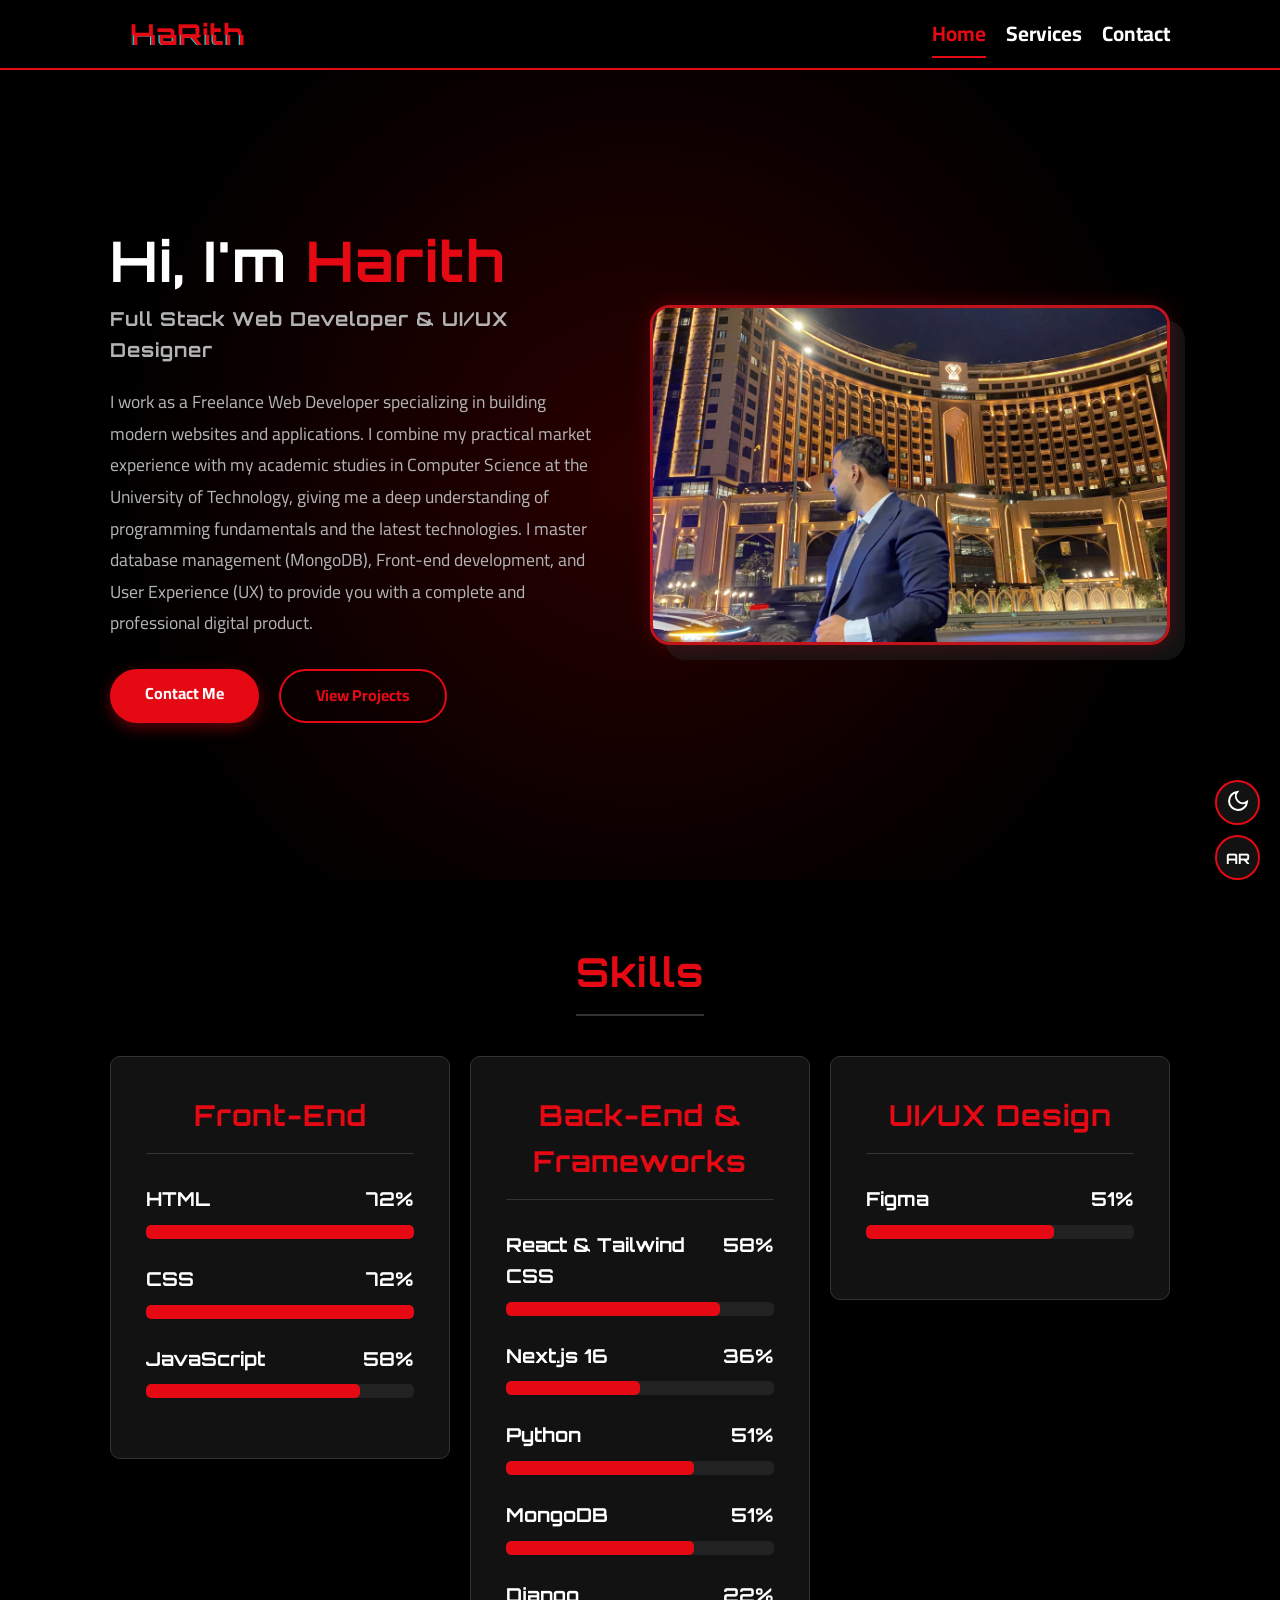
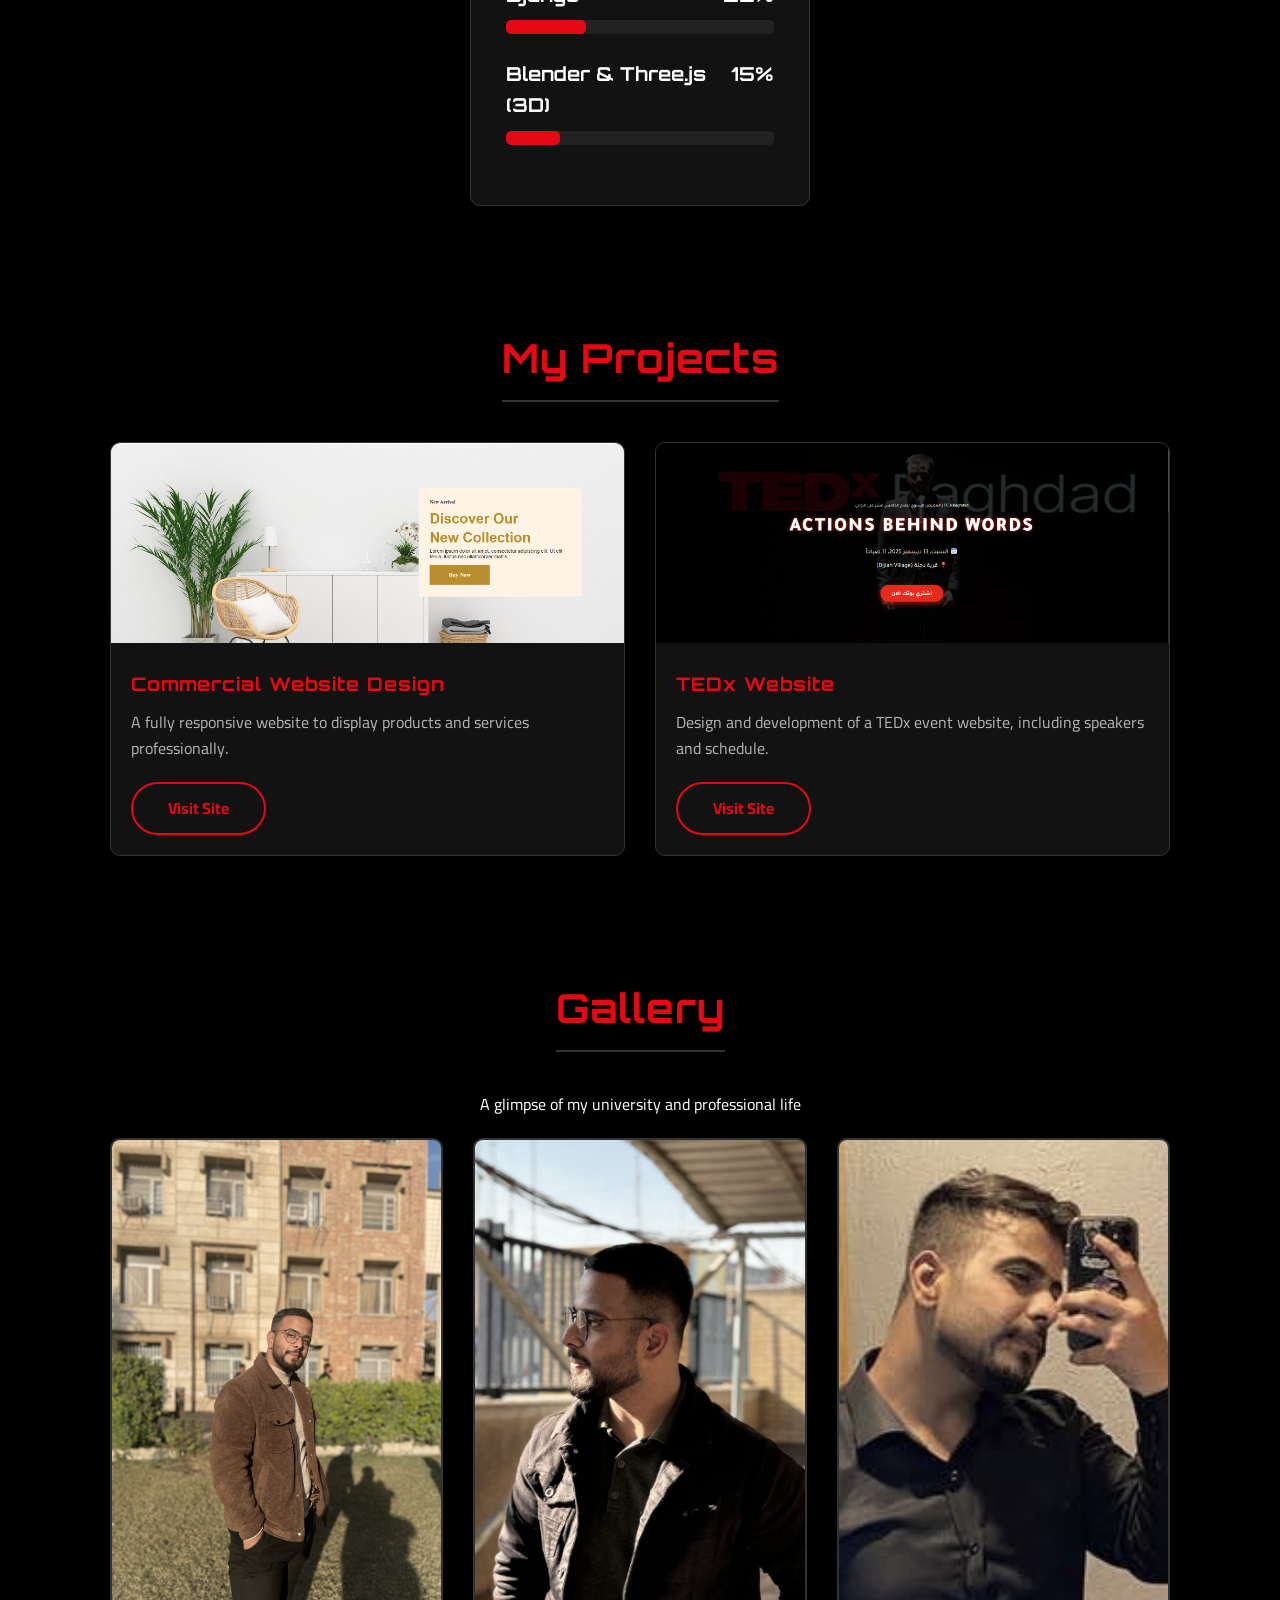
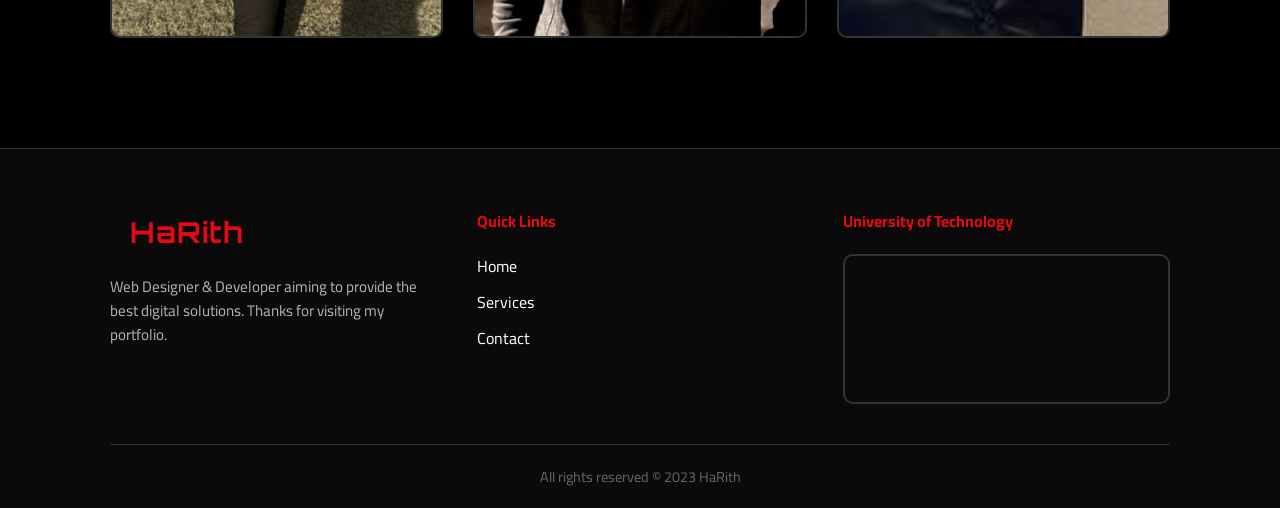
==== index.html @ 4b6f9972 "Update navbar layout and theme settings" ====
<!DOCTYPE html>
<html lang="en" dir="ltr">
<head>
    <meta charset="UTF-8">
    <meta name="viewport" content="width=device-width, initial-scale=1.0">
    <title>HaRith | Portfolio</title>
    
    <!-- SEO & Meta Tags -->
    <meta name="description" content="HaRith - Full Stack Web Developer & UI/UX Designer. Professional web development services, custom websites, and modern designs.">
    <meta name="keywords" content="Web Developer, UI/UX, Portfolio, HTML, CSS, JavaScript, React, MongoDB, Iraq, Developer">
    <meta name="author" content="HaRith">
    
    <!-- Open Graph (للمشاركة على فيسبوك، ديسكورد، تويتر) -->
    <meta property="og:title" content="HaRith | Web Developer Portfolio">
    <meta property="og:description" content="Professional Web Developer & UI Designer. Check out my projects and services.">
    <meta property="og:image" content="https://harith.blog/images/photo_2025-10-18_04-40-05.jpg">
    <meta property="og:url" content="https://harith.blog/">
    <meta property="og:type" content="website">

    <link rel="stylesheet" href="style.css">
    <!-- أيقونة الموقع (Favicon) -->
    <link rel="icon" type="image/svg+xml" href="favicon.svg">
    <!-- خطوط عربية وانجليزية من جوجل -->
    <link href="https://fonts.googleapis.com/css2?family=Cairo:wght@300;400;700&family=Orbitron:wght@500;700&display=swap" rel="stylesheet">
</head>
<body>

    <!-- شريط التنقل -->
    <nav class="navbar">
        <div class="container">
            <a href="/" class="logo glitch" data-text="HaRith">HaRith</a>
            <ul class="nav-menu">
                <li><a href="/" class="active" data-i18n="nav_home">Home</a></li>
                <li><a href="services" data-i18n="nav_services">Services</a></li>
                <li><a href="contact" data-i18n="nav_contact">Contact</a></li>
            </ul>
        </div>
    </nav>

    <!-- قسم الهيرو (المقدمة) -->
    <header class="hero">
        <div class="container">
            <div class="hero-wrapper">
                <div class="hero-text hidden">
                    <h1 data-i18n="hero_title">Hi, I'm <span class="highlight">Harith</span></h1>
                    <h3 class="job-title">Full Stack Web Developer & UI/UX Designer</h3>
                    <p class="description" data-i18n="hero_desc">
                        I work as a Freelance Web Developer specializing in building modern websites and applications.
                        I combine my practical market experience with my academic studies in Computer Science at the University of Technology, giving me a deep understanding of programming fundamentals and the latest technologies.
                        I master database management (MongoDB), Front-end development, and User Experience (UX) to provide you with a complete and professional digital product.
                    </p>
                    <div class="hero-actions">
                        <a href="contact" class="btn" data-i18n="btn_contact">Contact Me</a>
                        <a href="#projects" class="btn-outline" data-i18n="btn_projects">View Projects</a>
                    </div>
                </div>
                <div class="hero-image hidden">
                    <div class="img-box">
                        <!-- ضع صورتك هنا -->
                        <img src="images/photo_2025-10-18_04-40-05.jpg" alt="صورة حارث">
                    </div>
                </div>
            </div>
        </div>
    </header>

    <!-- قسم المهارات -->
    <section class="skills-section hidden">
        <div class="container">
            <h2 class="section-title" data-i18n="skills_title">Skills</h2>
            <div class="skills-grid">
                <div class="skill-card">
                    <h3>Front-End</h3>
                    <div class="skill-list">
                        <div class="skill-item" data-target="100">
                            <div class="skill-info"><span class="skill-name">HTML</span><span class="skill-percent">0%</span></div>
                            <div class="progress-bar"><div class="fill"></div></div>
                        </div>
                        <div class="skill-item" data-target="100">
                            <div class="skill-info"><span class="skill-name">CSS</span><span class="skill-percent">0%</span></div>
                            <div class="progress-bar"><div class="fill"></div></div>
                        </div>
                        <div class="skill-item" data-target="80">
                            <div class="skill-info"><span class="skill-name">JavaScript</span><span class="skill-percent">0%</span></div>
                            <div class="progress-bar"><div class="fill"></div></div>
                        </div>
                    </div>
                </div>

                <div class="skill-card">
                    <h3>Back-End & Frameworks</h3>
                    <div class="skill-list">
                        <div class="skill-item" data-target="80">
                            <div class="skill-info"><span class="skill-name">React & Tailwind CSS</span><span class="skill-percent">0%</span></div>
                            <div class="progress-bar"><div class="fill"></div></div>
                        </div>
                        <div class="skill-item" data-target="50">
                            <div class="skill-info"><span class="skill-name">Next.js 16</span><span class="skill-percent">0%</span></div>
                            <div class="progress-bar"><div class="fill"></div></div>
                        </div>
                        <div class="skill-item" data-target="70">
                            <div class="skill-info"><span class="skill-name">Python</span><span class="skill-percent">0%</span></div>
                            <div class="progress-bar"><div class="fill"></div></div>
                        </div>
                        <div class="skill-item" data-target="70">
                            <div class="skill-info"><span class="skill-name">MongoDB</span><span class="skill-percent">0%</span></div>
                            <div class="progress-bar"><div class="fill"></div></div>
                        </div>
                        <div class="skill-item" data-target="30">
                            <div class="skill-info"><span class="skill-name">Django</span><span class="skill-percent">0%</span></div>
                            <div class="progress-bar"><div class="fill"></div></div>
                        </div>
                        <div class="skill-item" data-target="20">
                            <div class="skill-info"><span class="skill-name">Blender & Three.js (3D)</span><span class="skill-percent">0%</span></div>
                            <div class="progress-bar"><div class="fill"></div></div>
                        </div>
                    </div>
                </div>

                <div class="skill-card">
                    <h3>UI/UX Design</h3>
                    <div class="skill-list">
                        <div class="skill-item" data-target="70">
                            <div class="skill-info"><span class="skill-name">Figma</span><span class="skill-percent">0%</span></div>
                            <div class="progress-bar"><div class="fill"></div></div>
                        </div>
                    </div>
                </div>
            </div>
        </div>
    </section>

    <!-- قسم المشاريع -->
    <section class="projects-section hidden" id="projects">
        <div class="container">
            <h2 class="section-title" data-i18n="projects_title">My Projects</h2>
            <div class="grid-container">
                <!-- مشروع 1 -->
                <div class="card project-card">
                    <div class="card-img-holder">
                        <!-- ضع صورة مشروعك هنا -->
                        <img src="images/Screenshot 2026-01-09 215046.png" alt="موقع تجاري">
                    </div>
                    <div class="card-content">
                        <h3 data-i18n="proj_1_title">Commercial Website Design</h3>
                        <p data-i18n="proj_1_desc">A fully responsive website to display products and services professionally.</p>
                        <a href="https://itsharith.github.io/website_store/" class="btn-outline" target="_blank" data-i18n="btn_visit">Visit Site</a>
                    </div>
                </div>
                <!-- مشروع 2 -->
                <div class="card project-card">
                    <div class="card-img-holder">
                        <img src="images/Screenshot 2026-01-09 205644.png" alt="موقع تيدكس">
                    </div>
                    <div class="card-content">
                        <h3 data-i18n="proj_2_title">TEDx Website</h3>
                        <p data-i18n="proj_2_desc">Design and development of a TEDx event website, including speakers and schedule.</p>
                        <a href="https://itsharith.github.io/Tedx-Ui/" class="btn-outline" target="_blank" data-i18n="btn_visit">Visit Site</a>
                    </div>
                </div>
            </div>
        </div>
    </section>

    <!-- قسم الصور الخاصة (المعرض) -->
    <section class="gallery-section hidden">
        <div class="container">
            <h2 class="section-title" data-i18n="gallery_title">Gallery</h2>
            <p style="text-align: center; margin-bottom: 20px;" data-i18n="gallery_desc">A glimpse of my university and professional life</p>
            <div class="grid-container">
                <div class="photo-frame">
                    <!-- ضع صورتك هنا -->
                    <img src="images/photo1.jpg" alt="صورة خاصة">
                </div>
                <div class="photo-frame">
                    <img src="images/photo2.jpg" alt="صورة خاصة">
                </div>
                <div class="photo-frame">
                    <img src="images/photo3.jpg" alt="صورة خاصة">
                </div>
            </div>
        </div>
    </section>

    <!-- القائمة العائمة (أزرار التحكم + الصعود للأعلى) -->
    <div class="floating-controls">
        <button id="scrollToTopBtn" title="Go to top">▲</button>
        
        <button id="lang-btn" class="lang-btn">AR</button>
        
        <button id="theme-btn" class="theme-toggle" aria-label="Toggle Theme">
            <span class="toggle-icon icon-sun">
                <svg xmlns="http://www.w3.org/2000/svg" viewBox="0 0 24 24"><circle cx="12" cy="12" r="5"></circle><line x1="12" y1="1" x2="12" y2="3"></line><line x1="12" y1="21" x2="12" y2="23"></line><line x1="4.22" y1="4.22" x2="5.64" y2="5.64"></line><line x1="18.36" y1="18.36" x2="19.78" y2="19.78"></line><line x1="1" y1="12" x2="3" y2="12"></line><line x1="21" y1="12" x2="23" y2="12"></line><line x1="4.22" y1="19.78" x2="5.64" y2="18.36"></line><line x1="18.36" y1="5.64" x2="19.78" y2="4.22"></line></svg>
            </span>
            <span class="toggle-icon icon-moon">
                <svg xmlns="http://www.w3.org/2000/svg" viewBox="0 0 24 24"><path d="M21 12.79A9 9 0 1 1 11.21 3 7 7 0 0 0 21 12.79z"></path></svg>
            </span>
        </button>
    </div>

    <footer class="main-footer">
        <div class="container">
            <div class="footer-grid">
                <div class="footer-col about-col">
                    <h3 class="logo">HaRith</h3>
                    <p data-i18n="footer_about">Web Designer & Developer aiming to provide the best digital solutions. Thanks for visiting my portfolio.</p>
                </div>
                
                <div class="footer-col links-col">
                    <h4 data-i18n="footer_links">Quick Links</h4>
                    <ul>
                        <li><a href="/" data-i18n="nav_home">Home</a></li>
                        <li><a href="services" data-i18n="nav_services">Services</a></li>
                        <li><a href="contact" data-i18n="nav_contact">Contact</a></li>
                    </ul>
                </div>

                <div class="footer-col map-col">
                    <h4 data-i18n="footer_uni">University of Technology</h4>
                    <div class="mini-map">
                        <iframe src="https://www.google.com/maps/embed?pb=!1m18!1m12!1m3!1d3334.164669678688!2d44.44546231519556!3d33.31477298081292!2m3!1f0!2f0!3f0!3m2!1i1024!2i768!4f13.1!3m3!1m2!1s0x15577f66a2d66649%3A0x246f91aec755134!2sUniversity%20of%20Technology!5e0!3m2!1sen!2siq!4v1625581234567!5m2!1sen!2siq" width="100%" height="100%" style="border:0;" allowfullscreen="" loading="lazy"></iframe>
                    </div>
                </div>
            </div>
            <div class="footer-bottom">
                <p data-i18n="footer_copy">All rights reserved &copy; 2023 HaRith</p>
            </div>
        </div>
    </footer>

    <script src="script.js"></script>
</body>
</html>
---- style.css ----
/* المتغيرات والألوان */
:root {
    --primary-color: #e50914; /* أحمر */
    --bg-color: #000000; /* أسود */
    --card-bg: #121212; /* رمادي غامق جداً */
    --text-color: #ffffff;
    --text-secondary: #b3b3b3;
    --font-ar: 'Cairo', sans-serif;
    --font-en: 'Orbitron', sans-serif;
    /* متغيرات جديدة لدعم الثيم */
    --nav-bg: rgba(0, 0, 0, 0.9);
    --border-color: #333;
    --footer-bg: #0a0a0a;
    --progress-bg: #222;
    --hero-gradient: radial-gradient(circle, #2a0000 0%, #000000 70%);
    --social-bg: #333;
}

/* إعدادات الوضع النهاري (Light Mode) */
[data-theme="light"] {
    --bg-color: #f3f3f3; /* رمادي فاتح جداً (ليس أبيض ناصع) */
    --bg-color: #f2e6e6; /* درجة دافئة بين الأبيض والأحمر والأسود */
    --card-bg: #ffffff; /* البطاقات بيضاء لتبرز عن الخلفية */
    --text-color: #1a1a1a; /* أسود ناعم (Dark Grey) */
    --text-secondary: #555555;
    --nav-bg: rgba(243, 243, 243, 0.95);
    --border-color: #dcdcdc;
    --footer-bg: #e6e6e6;
    --progress-bg: #e0e0e0;
    --hero-gradient: radial-gradient(circle, #ffdede 0%, #f3f3f3 70%); /* تدرج هادئ */
    --social-bg: #e0e0e0;
    --nav-bg: rgba(242, 230, 230, 0.95);
    --border-color: #e0d4d4;
    --footer-bg: #e8dede;
    --progress-bg: #e0d4d4;
    --hero-gradient: radial-gradient(circle, #ffdbdb 0%, #f2e6e6 70%);
    --social-bg: #e0d4d4;
}

* {
    margin: 0;
    padding: 0;
    box-sizing: border-box;
}

body {
    background-color: var(--bg-color);
    color: var(--text-color);
    font-family: var(--font-ar);
    overflow-x: hidden;
    line-height: 1.6;
    transition: all 0.3s ease;
}

/* تنسيق العناوين الانجليزية */
h1, h2, h3, .logo, .price {
    font-family: var(--font-en);
    letter-spacing: 1px;
}

a {
    text-decoration: none;
    color: inherit;
}

ul {
    list-style: none;
}

.container {
    max-width: 1100px;
    margin: 0 auto;
    padding: 0 20px;
}

/* --- Navbar --- */
.navbar {
    background-color: var(--nav-bg);
    height: 70px;
    display: flex;
    align-items: center;
    position: sticky;
    top: 0;
    z-index: 1000;
    border-bottom: 2px solid var(--primary-color);
}

.navbar .container {
    display: flex;
    justify-content: space-between;
    align-items: center;
    width: 100%;
}

/* حاوية الأزرار العائمة (أسفل اليمين) */
.floating-controls {
    position: fixed;
    bottom: 20px;
    right: 20px;
    z-index: 1000;
    display: flex;
    flex-direction: column-reverse; /* الترتيب من الأسفل للأعلى */
    gap: 10px;
    align-items: center;
}

/* زر الثيم (Toggle Switch Style) */
.theme-toggle {
    /* تحويل زر الثيم ليكون دائرياً ومتناسقاً مع القائمة العائمة */
    width: 45px;
    height: 45px;
    border-radius: 50%;
    background-color: var(--card-bg);
    border: 2px solid var(--primary-color);
    cursor: pointer;
    display: flex;
    justify-content: center;
    align-items: center;
    padding: 0;
    overflow: hidden;
    box-shadow: 0 4px 10px rgba(0,0,0,0.3);
    transition: transform 0.3s;
}

.theme-toggle:hover {
    transform: scale(1.1);
}

.toggle-track {
    /* إخفاء المسار القديم */
    display: none;
}

.toggle-icon svg {
    width: 24px;
    height: 24px;
    fill: none;
    stroke: var(--text-color);
    stroke-width: 2;
}

/* إظهار أيقونة واحدة بناءً على الثيم */
.theme-toggle .icon-sun { display: none; }
.theme-toggle .icon-moon { display: block; }

[data-theme="light"] .theme-toggle .icon-sun { display: block; }
[data-theme="light"] .theme-toggle .icon-moon { display: none; }

.toggle-thumb {
    display: none; /* إخفاء الكرة القديمة */
}

/* زر اللغة */
.lang-btn {
    background: var(--card-bg);
    border: 2px solid var(--primary-color);
    color: var(--text-color);
    width: 45px;
    height: 45px;
    border-radius: 50%;
    display: flex;
    justify-content: center;
    align-items: center;
    cursor: pointer;
    font-weight: bold;
    font-family: var(--font-en);
    transition: 0.3s;
    font-size: 0.9rem;
    box-shadow: 0 4px 10px rgba(0,0,0,0.3);
}

.lang-btn:hover {
    transform: scale(1.1);
}

/* زر القائمة (مخفي في الديسكتوب ويظهر في الموبايل) */
.menu-toggle {
    display: none;
    font-size: 1.8rem;
    cursor: pointer;
    color: var(--text-color);
}

/* تأثير الـ Glitch للاسم */
.logo {
    font-size: 1.8rem;
    font-weight: bold;
    color: var(--primary-color);
    position: relative;
    margin-left: 20px; /* مسافة عن الحافة */
}

.logo.glitch::before, .logo.glitch::after {
    content: attr(data-text);
    position: absolute;
    top: 0;
    left: 0;
    width: 100%;
    height: 100%;
    background: var(--bg-color);
}

.logo.glitch::before {
    left: 2px;
    text-shadow: -1px 0 #00ffff;
    clip: rect(24px, 550px, 90px, 0);
    animation: glitch-anim-2 3s infinite linear alternate-reverse;
}

.logo.glitch::after {
    left: -2px;
    text-shadow: -1px 0 #ff00ff;
    clip: rect(85px, 550px, 140px, 0);
    animation: glitch-anim 2.5s infinite linear alternate-reverse;
}

@keyframes glitch-anim {
    0% { clip: rect(10px, 9999px, 30px, 0); }
    20% { clip: rect(80px, 9999px, 100px, 0); }
    100% { clip: rect(5px, 9999px, 60px, 0); }
}

@keyframes glitch-anim-2 {
    0% { clip: rect(60px, 9999px, 80px, 0); }
    20% { clip: rect(10px, 9999px, 40px, 0); }
    100% { clip: rect(90px, 9999px, 110px, 0); }
}

.nav-menu {
    display: flex;
    gap: 20px;
    margin-left: 50px; /* دفع القائمة قليلاً عن الحافة اليسرى في الوضع العربي */
}

.nav-menu a {
    font-size: 1.3rem;
    font-weight: bold;
    transition: color 0.3s;
}

.nav-menu a {
    position: relative;
}

/* تأثير الخط تحت الروابط */
.nav-menu a::after {
    content: '';
    position: absolute;
    width: 0;
    height: 2px;
    bottom: -5px;
    left: 0; /* يبدأ من اليسار للانجليزية */
    background-color: var(--primary-color);
    transition: width 0.3s;
}

.nav-menu a:hover::after, .nav-menu a.active::after {
    width: 100%;
}

.nav-menu a:hover, .nav-menu a.active {
    color: var(--primary-color);
}

/* --- Hero Section --- */
.hero {
    min-height: 90vh;
    display: flex;
    align-items: center;
    justify-content: center;
    background: var(--hero-gradient);
    padding: 100px 0; /* مساحة للتنفس */
}

.hero-wrapper {
    display: flex;
    align-items: center;
    justify-content: space-between;
    gap: 50px;
}

.hero-text {
    flex: 1;
    text-align: left; /* افتراضي للانجليزية */
}

/* دعم الاتجاهات للنصوص */
[dir="rtl"] .hero-text {
    text-align: right;
}

[dir="rtl"] .nav-menu a::after {
    right: 0;
    left: auto;
}

.hero-image {
    flex: 1;
    display: flex;
    justify-content: center;
}

/* أنيميشن الصورة */
.img-box {
    width: 520px; /* عرض أكبر للصورة المستطيلة */
    height: 340px; /* ارتفاع متناسق مع العرض */
    border-radius: 20px; /* حواف ناعمة بدلاً من الشكل العشوائي */
    overflow: hidden;
    border: 3px solid var(--primary-color);
    /* تأثير الظل المزدوج: توهج + ظل صلب يعطي عمق */
    box-shadow: 
        0 0 20px rgba(229, 9, 20, 0.3),
        15px 15px 0px rgba(30, 30, 30, 0.6);
    animation: floatImage 5s ease-in-out infinite;
    transition: all 0.4s cubic-bezier(0.25, 0.46, 0.45, 0.94); /* حركة ناعمة ومرنة */
    filter: grayscale(20%); /* لون خافت قليلاً ليعطي طابع سينمائي */
}

.img-box:hover {
    /* عند التحويم: الصورة تقفز للأعلى واليسار، والظل يبتعد ويتوهج */
    transform: translate(-10px, -10px) scale(1.02) rotate(-1deg);
    border-color: #fff; /* الإطار يلمع بالأبيض */
    filter: grayscale(0%); /* الألوان تصبح طبيعية */
    box-shadow: 
        0 0 40px rgba(229, 9, 20, 0.8), /* توهج قوي */
        25px 25px 0px rgba(229, 9, 20, 0.2); /* ظل خلفي ملون */
}

.img-box img {
    width: 100%;
    height: 100%;
    object-fit: cover;
}

@keyframes floatImage {
    0% { transform: translateY(0); }
    50% { transform: translateY(-20px); }
    100% { transform: translateY(0); }
}

.hero-text h1 {
    font-size: 3.5rem;
    margin-bottom: 10px;
    line-height: 1.2;
}

.job-title {
    font-size: 1.2rem;
    color: var(--text-secondary);
    margin-bottom: 20px;
    font-family: var(--font-en);
    letter-spacing: 1px;
}

.highlight {
    color: var(--primary-color);
}

.description {
    font-size: 1.1rem;
    color: var(--text-secondary);
    margin-bottom: 30px;
    line-height: 1.8;
    max-width: 600px;
}

.hero-actions {
    display: flex;
    gap: 20px;
}

.btn, .btn-outline {
    display: inline-block;
    padding: 12px 35px;
    border-radius: 30px; /* حواف دائرية أكثر عصرية */
    font-weight: bold;
    transition: all 0.3s ease;
    cursor: pointer;
}

.btn {
    background-color: var(--primary-color);
    color: white;
    box-shadow: 0 5px 15px rgba(229, 9, 20, 0.4);
}

.btn:hover {
    transform: translateY(-3px);
    background-color: #c40812;
}

.btn-outline {
    border: 2px solid var(--primary-color);
    color: var(--primary-color);
}

.btn-outline:hover {
    background-color: var(--primary-color);
    color: white;
    transform: translateY(-3px);
}

/* --- Sections General --- */
section {
    padding: 60px 0;
}

.section-title, .page-title {
    text-align: center;
    font-size: 2.5rem;
    margin-bottom: 40px;
    color: var(--primary-color);
    border-bottom: 2px solid var(--border-color);
    display: table; /* يضمن أن العرض يكون على قدر النص فقط */
    padding-bottom: 10px;
    margin: 0 auto 40px; /* توسيط آمن */
}

.page-desc {
    text-align: center;
    margin-bottom: 40px;
    color: var(--text-secondary);
}

/* --- Scroll Animation Classes --- */
.hidden {
    opacity: 0;
    transform: translateY(50px); /* يطير من تحت */
    transition: all 1s ease-out;
}

.show {
    opacity: 1;
    transform: translateY(0);
}

/* --- Skills --- */
.skills-grid {
    display: grid;
    grid-template-columns: repeat(auto-fit, minmax(300px, 1fr));
    gap: 20px;
    align-items: start;
}

.skill-card {
    background: var(--card-bg);
    padding: 35px; /* تكبير الحشوة الداخلية */
    border-radius: 10px;
    border: 1px solid var(--border-color);
    transition: transform 0.3s, border-color 0.3s;
}

.skill-card:hover {
    transform: translateY(-5px);
    border-color: var(--primary-color);
}

.skill-card h3 {
    margin-bottom: 30px;
    font-size: 1.8rem; /* تكبير عنوان البطاقة */
    text-align: center;
    border-bottom: 1px solid var(--border-color);
    padding-bottom: 15px;
    color: var(--primary-color);
}

.skill-item {
    margin-bottom: 25px; /* زيادة المسافة بين المهارات */
}

.skill-info {
    display: flex;
    justify-content: space-between;
    margin-bottom: 10px;
    font-weight: bold;
    font-size: 1.2rem; /* تكبير خط اسم المهارة والنسبة */
    font-family: var(--font-en);
}

.progress-bar {
    background: var(--progress-bg);
    height: 14px; /* زيادة سمك الشريط */
    border-radius: 5px;
    overflow: hidden;
}

.fill {
    background: var(--primary-color);
    height: 100%;
    width: 0; /* البداية صفر للأنيميشن */
    border-radius: 5px;
    transition: width 1.5s ease-in-out; /* نعومة الحركة */
}

/* --- Grid Container (Projects, Gallery, Services) --- */
.grid-container {
    display: grid;
    grid-template-columns: repeat(auto-fit, minmax(300px, 1fr));
    gap: 30px;
}

.card, .pricing-card, .photo-frame {
    background: var(--card-bg);
    border-radius: 10px;
    overflow: hidden;
    transition: transform 0.3s;
    border: 1px solid var(--border-color);
}

.card:hover, .pricing-card:hover, .photo-frame:hover {
    transform: translateY(-10px);
    border-color: var(--primary-color);
}

.card-img-holder img {
    width: 100%;
    height: 200px;
    object-fit: cover;
}

/* --- Gallery Specifics (تخصيص المعرض) --- */
.photo-frame {
    height: 500px; /* تكبير الارتفاع ليناسب صور الموبايل الطولية */
    position: relative;
    border: 2px solid var(--border-color);
    box-shadow: 0 10px 20px rgba(0,0,0,0.5);
    transition: all 0.4s ease;
    overflow: hidden; /* لضمان عدم خروج الصورة عند الزووم */
}

.photo-frame img {
    width: 100%;
    height: 100%;
    object-fit: cover; /* يملأ الإطار بالكامل */
    transition: transform 0.6s cubic-bezier(0.25, 0.46, 0.45, 0.94), filter 0.4s;
    filter: grayscale(30%) sepia(10%); /* فلتر سينمائي خفيف */
}

.photo-frame:hover {
    transform: translateY(-15px) scale(1.02);
    border-color: var(--primary-color);
    box-shadow: 0 20px 40px rgba(229, 9, 20, 0.4); /* توهج أحمر */
    z-index: 10;
}

.photo-frame:hover img {
    transform: scale(1.1); /* زووم ناعم للصورة */
    filter: grayscale(0%) sepia(0%); /* ألوان طبيعية */
}

.card-content, .pricing-card {
    padding: 20px;
}

.card-content h3 {
    margin-bottom: 10px;
    color: var(--primary-color);
}

.card-content p {
    margin-bottom: 20px;
    color: var(--text-secondary);
}

/* --- Services Page --- */
.pricing-card {
    text-align: center;
    display: flex;
    flex-direction: column;
    justify-content: space-between;
}

.pricing-card.featured {
    border: 2px solid var(--primary-color);
    transform: scale(1.05);
}

.pricing-card.featured:hover {
    transform: scale(1.05) translateY(-10px);
}

.price {
    display: block;
    font-size: 2rem;
    color: var(--primary-color);
    margin: 10px 0;
}

.features li {
    margin-bottom: 10px;
    color: var(--text-secondary);
}

/* --- Contact Page --- */
.contact-free-layout {
    text-align: center;
    max-width: 800px;
    margin: 0 auto;
    padding: 20px;
}

.contact-free-layout h2 {
    font-size: 3rem;
    margin-bottom: 20px;
    color: var(--text-color);
}

.contact-free-layout .bio {
    font-size: 1.2rem;
    line-height: 1.8;
    color: var(--text-secondary);
    margin-bottom: 40px;
}

.contact-avatar img {
    width: 280px; /* تكبير الحجم بشكل ملحوظ */
    height: 280px;
    border-radius: 50%;
    border: 5px solid var(--primary-color);
    margin-bottom: 30px;
    object-fit: cover;
    /* ظل مزدوج قوي ومتوهج */
    box-shadow: 
        0 0 30px rgba(229, 9, 20, 0.5),
        0 0 60px rgba(229, 9, 20, 0.2);
    transition: all 0.5s cubic-bezier(0.175, 0.885, 0.32, 1.275); /* حركة مرنة (Bouncy) */
    filter: grayscale(10%);
}

.contact-avatar img:hover {
    transform: scale(1.1) rotate(3deg); /* تكبير ودوران بسيط عند التحويم */
    filter: grayscale(0%);
    border-color: #fff; /* الإطار يلمع بالأبيض */
    box-shadow: 
        0 0 50px rgba(229, 9, 20, 0.8),
        0 0 100px rgba(229, 9, 20, 0.4);
}

.social-links {
    display: flex;
    justify-content: center;
    gap: 20px;
    margin-top: 30px;
    flex-wrap: wrap;
}

.social-btn {
    display: flex;
    align-items: center;
    gap: 10px;
    padding: 10px 20px;
    border-radius: 5px;
    background: var(--social-bg);
    transition: 0.3s;
}

.social-btn:hover {
    background: var(--primary-color);
}

/* --- Footer --- */
.main-footer {
    background-color: var(--footer-bg);
    padding: 60px 0 20px;
    border-top: 1px solid var(--border-color);
    margin-top: 50px;
}

.footer-grid {
    display: grid;
    grid-template-columns: repeat(auto-fit, minmax(250px, 1fr));
    gap: 40px;
    margin-bottom: 40px;
}

.footer-col h3, .footer-col h4 {
    color: var(--primary-color);
    margin-bottom: 20px;
}

.footer-col p {
    color: var(--text-secondary);
    font-size: 0.95rem;
}

.links-col ul li {
    margin-bottom: 10px;
}

.links-col ul li a {
    color: var(--text-color);
    transition: 0.3s;
}

.links-col ul li a:hover {
    color: var(--primary-color);
    padding-right: 5px; /* حركة بسيطة عند الهوفر */
}

.mini-map {
    width: 100%;
    height: 150px;
    border: 2px solid var(--border-color);
    border-radius: 10px;
    overflow: hidden;
}

.footer-bottom {
    text-align: center;
    padding-top: 20px;
    border-top: 1px solid var(--border-color);
    color: #666;
    font-size: 0.9rem;
}

/* --- Scroll To Top --- */
#scrollToTopBtn {
    display: none; /* يتم التحكم به عبر JS */
    width: 45px;
    height: 45px;
    border: none;
    outline: none;
    background-color: var(--primary-color);
    color: white;
    cursor: pointer;
    display: flex;
    justify-content: center;
    align-items: center;
    border-radius: 50%;
    font-size: 18px;
    box-shadow: 0 4px 10px rgba(0,0,0,0.3);
    transition: transform 0.3s;
}

#scrollToTopBtn:hover {
    transform: translateY(-3px);
}

/* --- Responsive (Mobile) --- */
@media (max-width: 768px) {
    /* Navbar Mobile: Centered & Stacked */
 
    

    .nav-menu {
        position: static;
        transform: none;
        background: transparent;
        flex-direction: row;
        width: auto;
        padding: 0;
        border: none;
        gap: 8px;
        gap: 15px; /* زيادة المسافة بين الروابط لتتنفس */
        margin: 0;
    }

    .nav-menu a {
        font-size: 0.9rem;
        font-weight: bold; /* جعل الخط عريضاً ليبرز أكثر */
        padding: 10px 5px; /* زيادة المساحة العمودية لراحة الروابط */
    }

    .menu-toggle {
        display: none; /* إخفاء زر القائمة */
    }

    /* Hero Mobile: Stacked */
    .hero-wrapper {
        flex-direction: column-reverse; /* الصورة فوق النص أو العكس حسب الرغبة، هنا النص أولاً ثم الصورة */
        gap: 30px;
    }

    .hero-text h1 {
        font-size: 2.2rem;
    }

    .img-box {
        width: 100%;
        max-width: 400px;
        height: 260px; /* تعديل الارتفاع ليتناسب مع المستطيل في الموبايل */
        border-radius: 15px;
        /* تخفيف الظل في الموبايل */
        box-shadow: 
            0 0 15px rgba(229, 9, 20, 0.3),
            10px 10px 0px rgba(30, 30, 30, 0.6);
    }

    /* Footer Mobile */
    .footer-grid {
        display: flex;
        flex-wrap: wrap;
        justify-content: space-between;
        gap: 20px;
        text-align: right;
    }

    .footer-col {
        flex: 1 1 45%; /* كل عمود يأخذ نصف المساحة تقريباً */
        min-width: 140px;
    }

    .mini-map {
        height: 120px;
        width: 100%;
    }
}
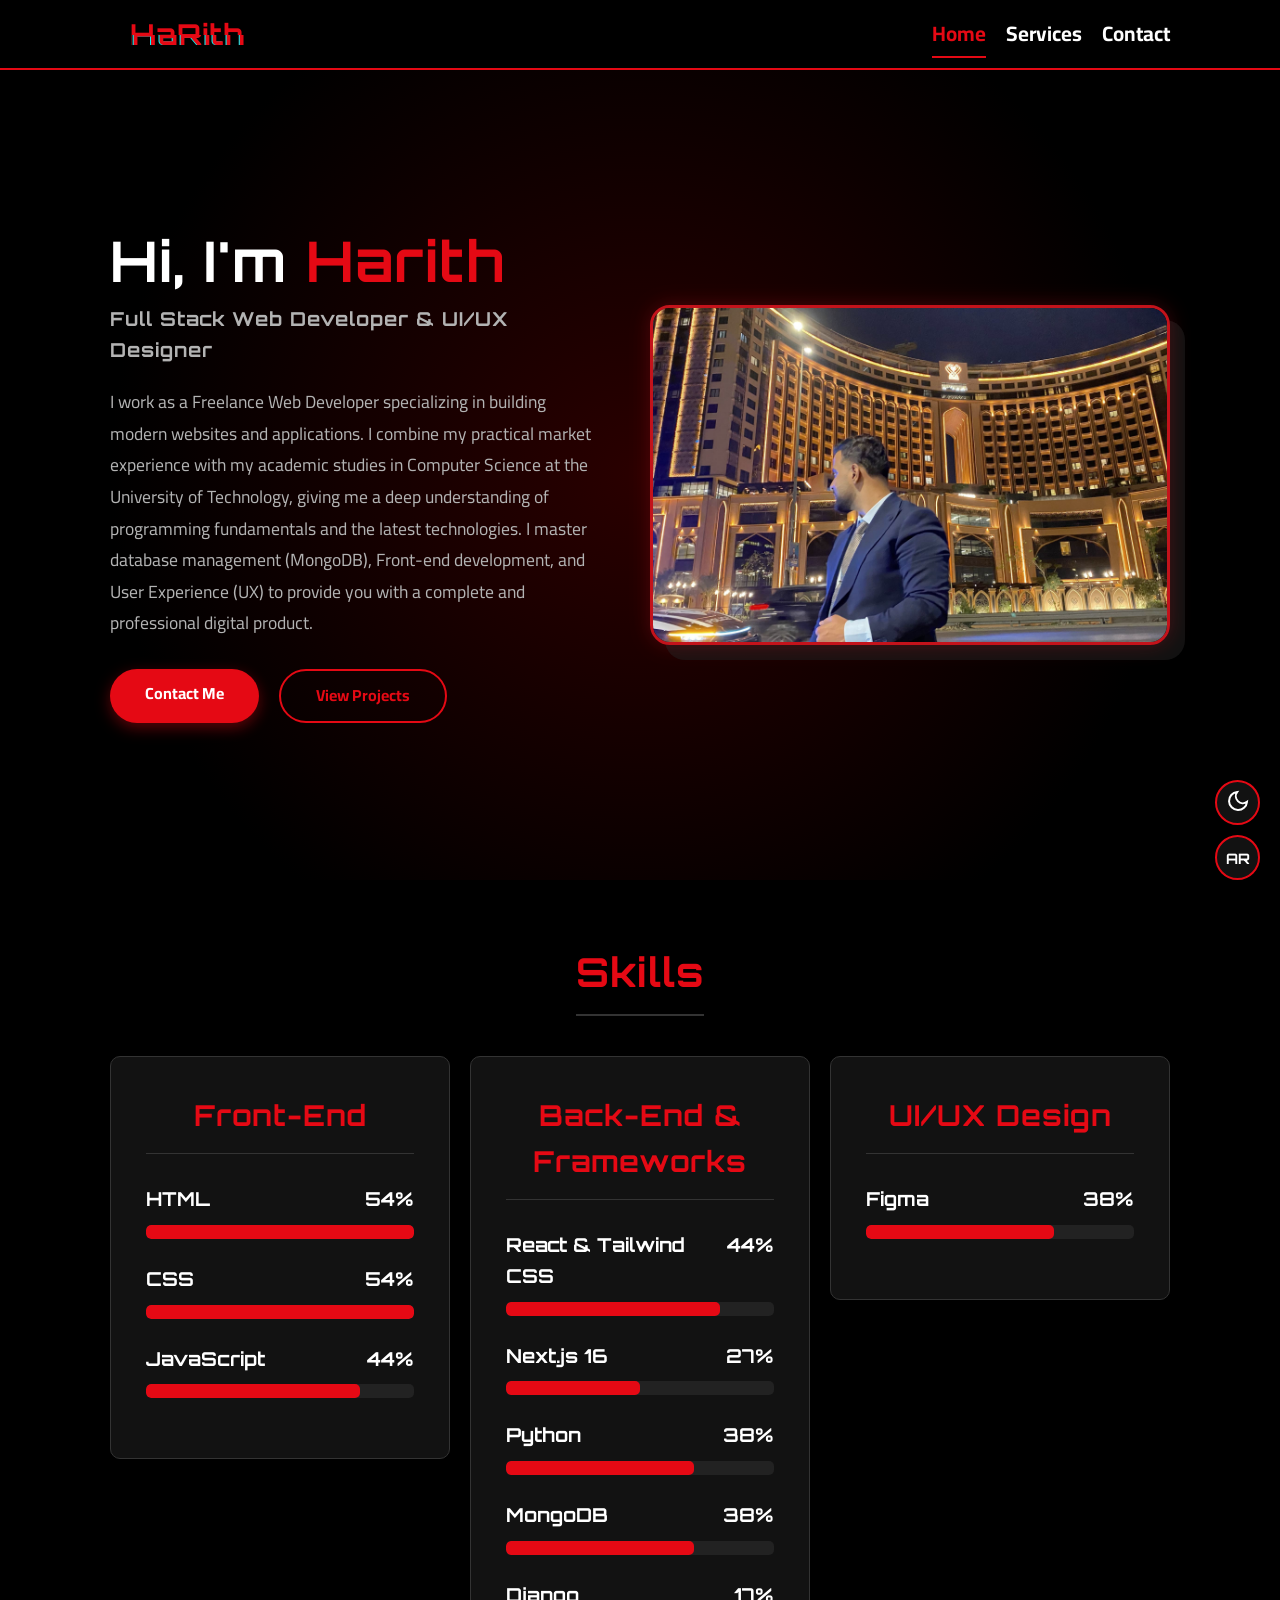
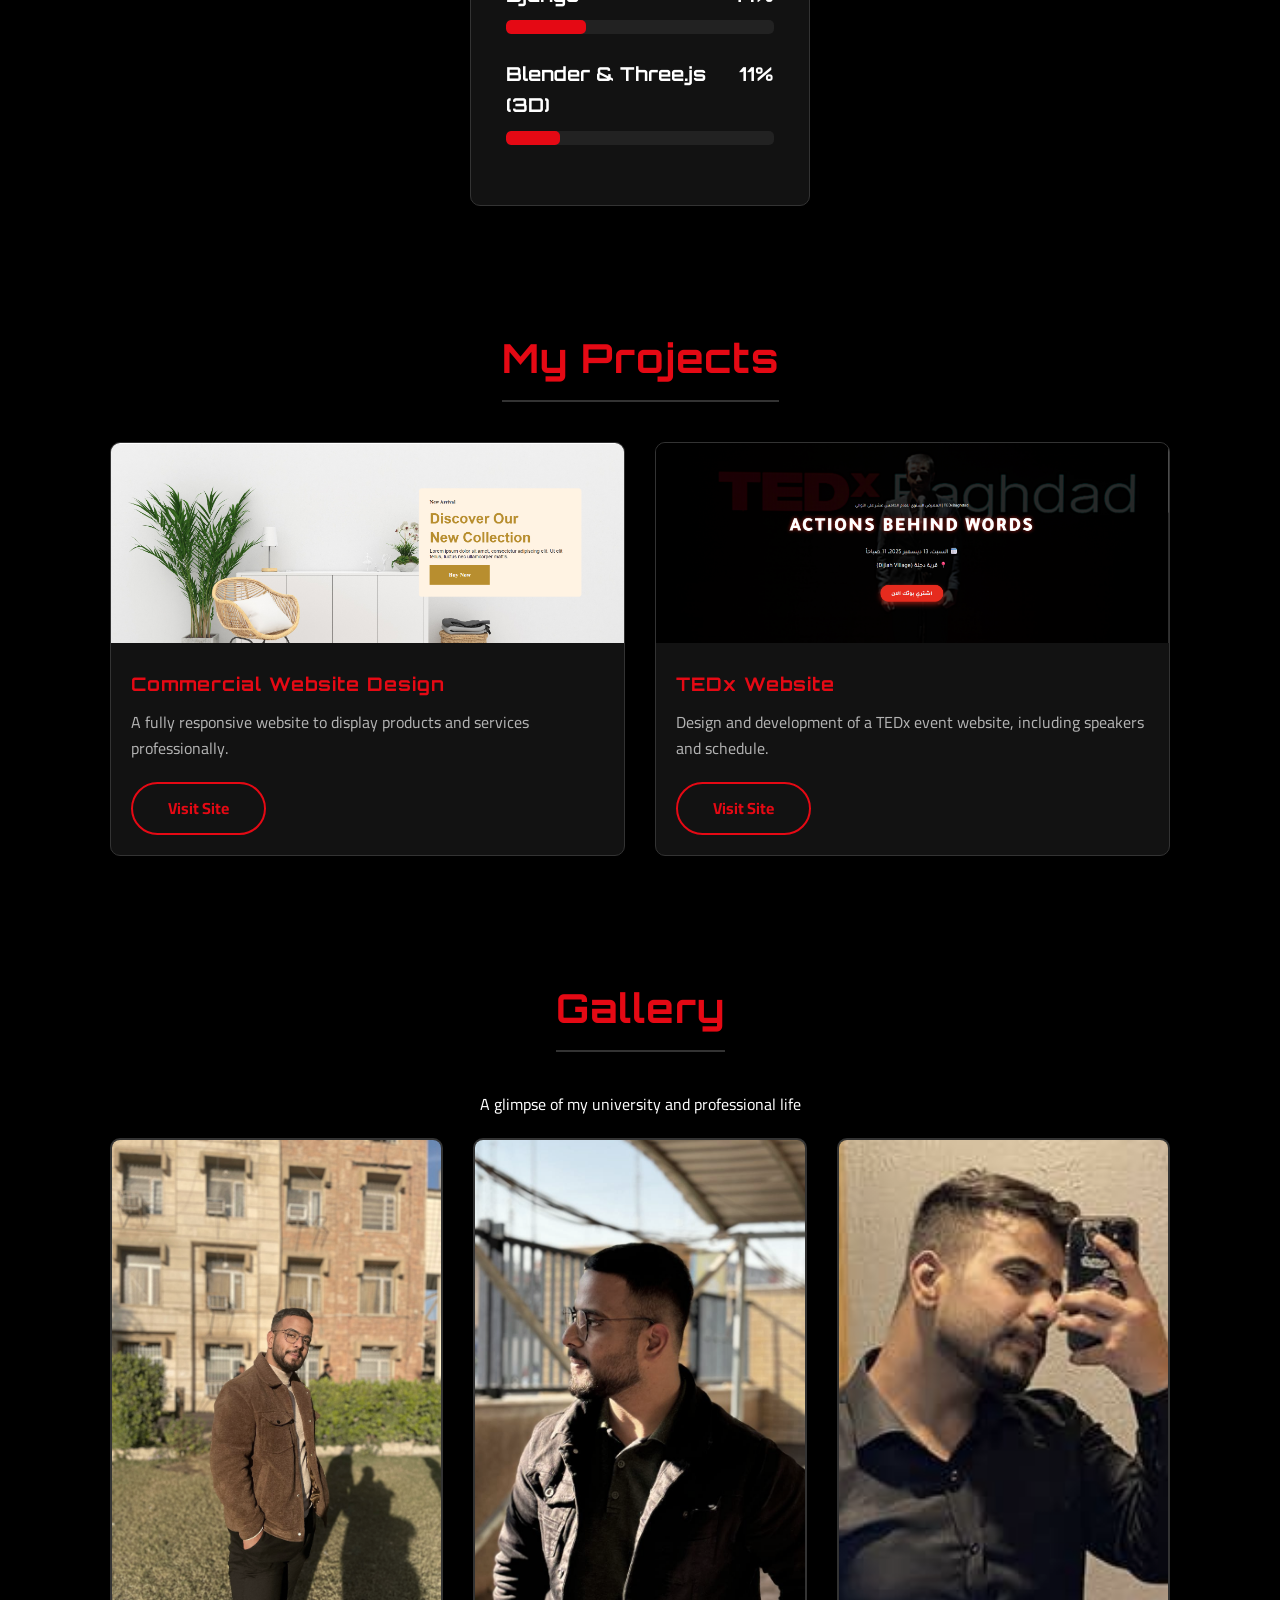
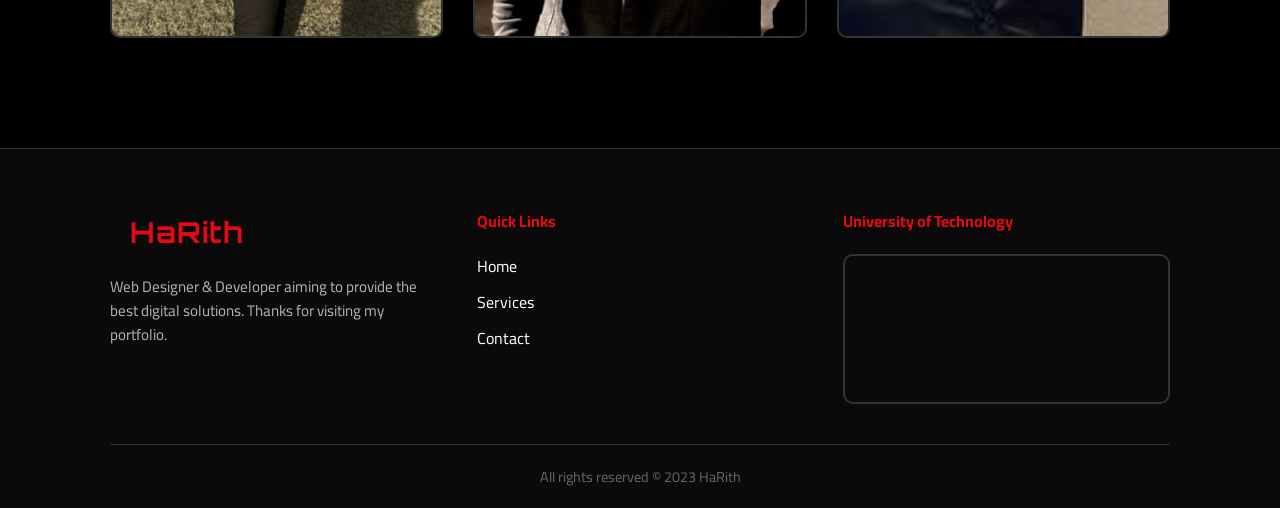
==== commit fe1876cc: "Update search settings" ====
--- a/index.html
+++ b/index.html
@@ -22,6 +22,28 @@
     <link rel="icon" type="image/svg+xml" href="favicon.svg">
     <!-- خطوط عربية وانجليزية من جوجل -->
     <link href="https://fonts.googleapis.com/css2?family=Cairo:wght@300;400;700&family=Orbitron:wght@500;700&display=swap" rel="stylesheet">
+
+    <!-- Structured Data (Schema.org) for SEO -->
+    <script type="application/ld+json">
+    {
+      "@context": "https://schema.org",
+      "@type": "Person",
+      "name": "HaRith",
+      "url": "https://harith.blog",
+      "image": "https://harith.blog/images/photo_2025-10-18_04-40-05.jpg",
+      "jobTitle": "Full Stack Web Developer",
+      "worksFor": {
+        "@type": "Organization",
+        "name": "Freelancer"
+      },
+      "sameAs": [
+        "https://instagram.com/5tp.9",
+        "https://github.com/itsharith",
+        "https://discord.com/users/459948332861751296"
+      ],
+      "description": "Professional Full Stack Web Developer and UI/UX Designer based in Iraq, specializing in modern web solutions."
+    }
+    </script>
 </head>
 <body>
 
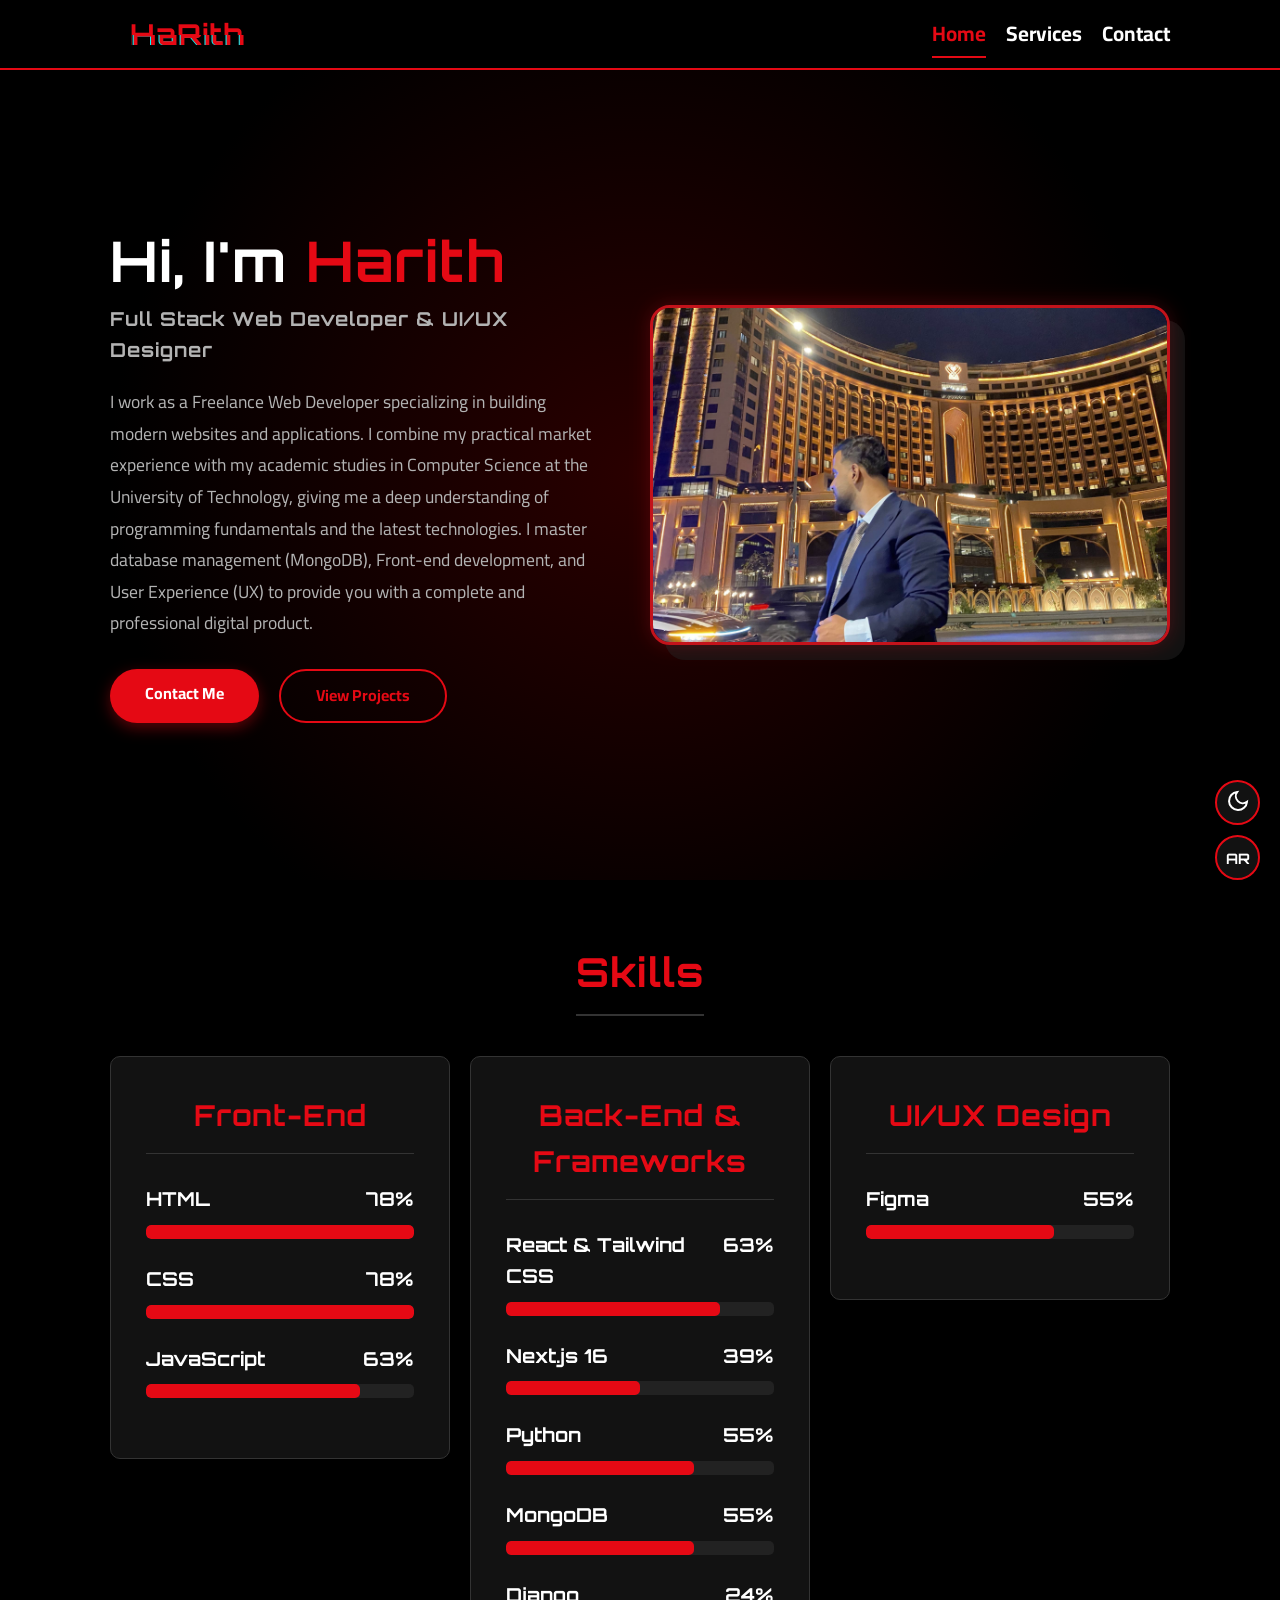
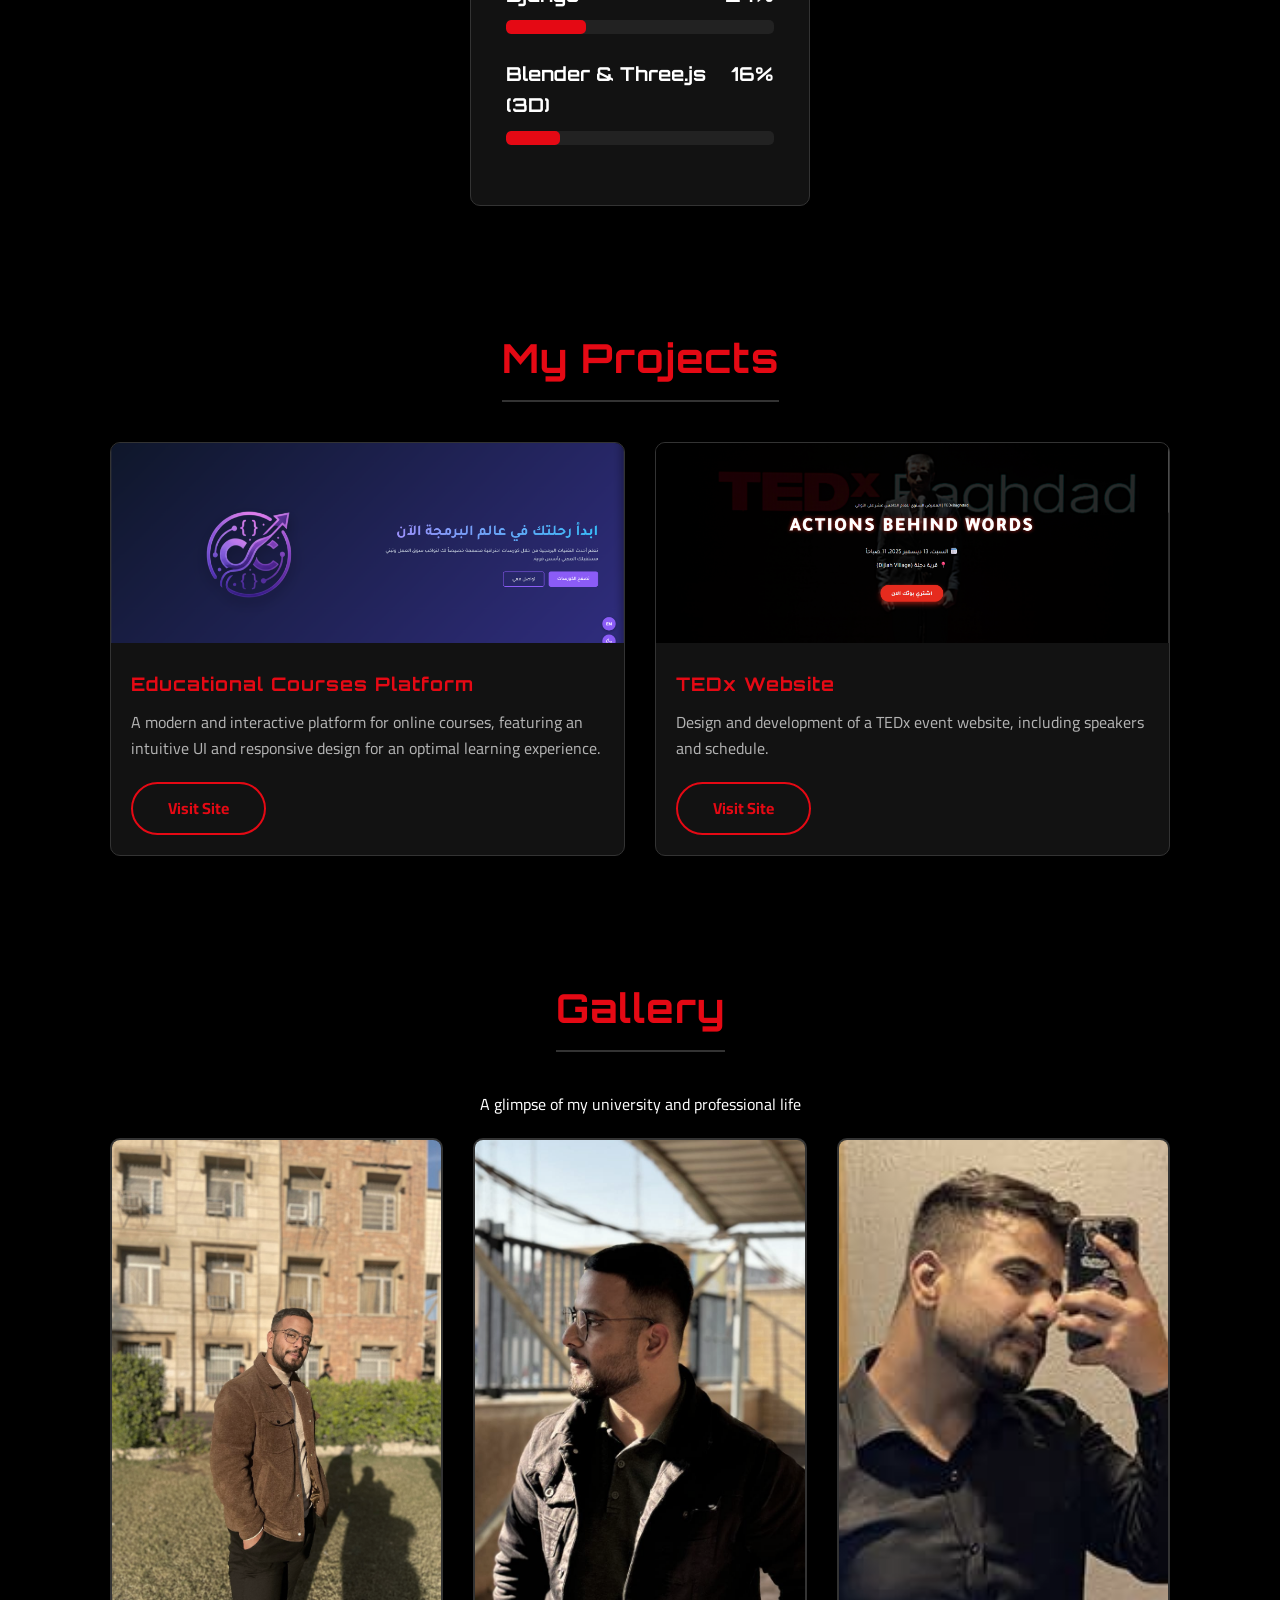
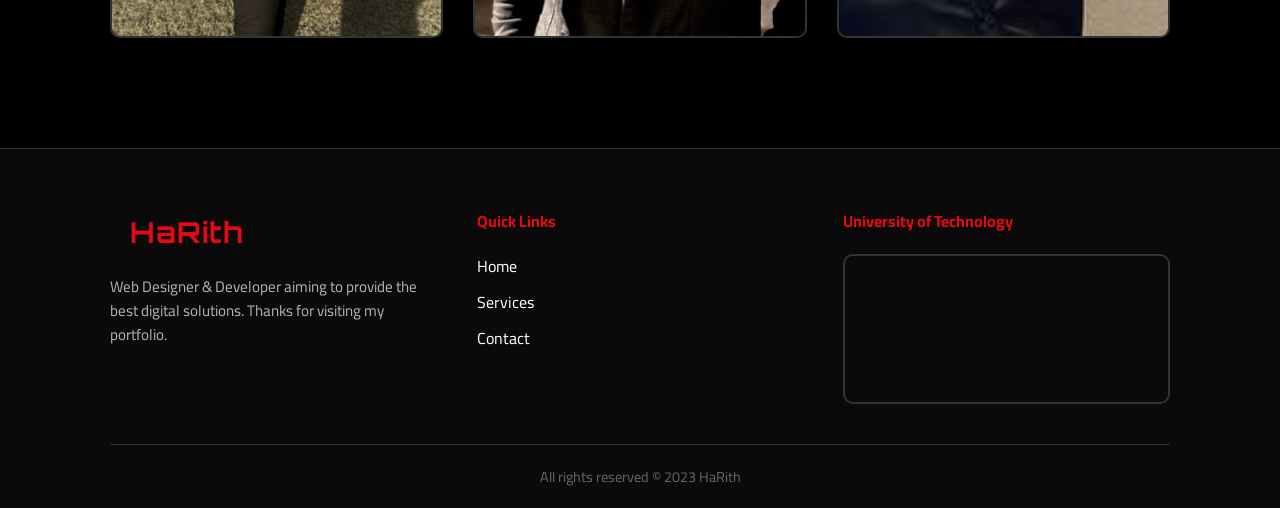
==== commit de4a3ae7: "update the projects" ====
--- a/index.html
+++ b/index.html
@@ -161,12 +161,12 @@
                 <div class="card project-card">
                     <div class="card-img-holder">
                         <!-- ضع صورة مشروعك هنا -->
-                        <img src="images/Screenshot 2026-01-09 215046.png" alt="موقع تجاري">
+                    <img src="images/project2.png" alt="منصة كورسات تعليمية">
                     </div>
                     <div class="card-content">
-                        <h3 data-i18n="proj_1_title">Commercial Website Design</h3>
-                        <p data-i18n="proj_1_desc">A fully responsive website to display products and services professionally.</p>
-                        <a href="https://itsharith.github.io/website_store/" class="btn-outline" target="_blank" data-i18n="btn_visit">Visit Site</a>
+                    <h3 data-i18n="proj_1_title">Educational Courses Platform</h3>
+                    <p data-i18n="proj_1_desc">A modern platform for online courses featuring an intuitive UI and responsive design.</p>
+                    <a href="https://itsharith.github.io/courses_website/" class="btn-outline" target="_blank" data-i18n="btn_visit">Visit Site</a>
                     </div>
                 </div>
                 <!-- مشروع 2 -->
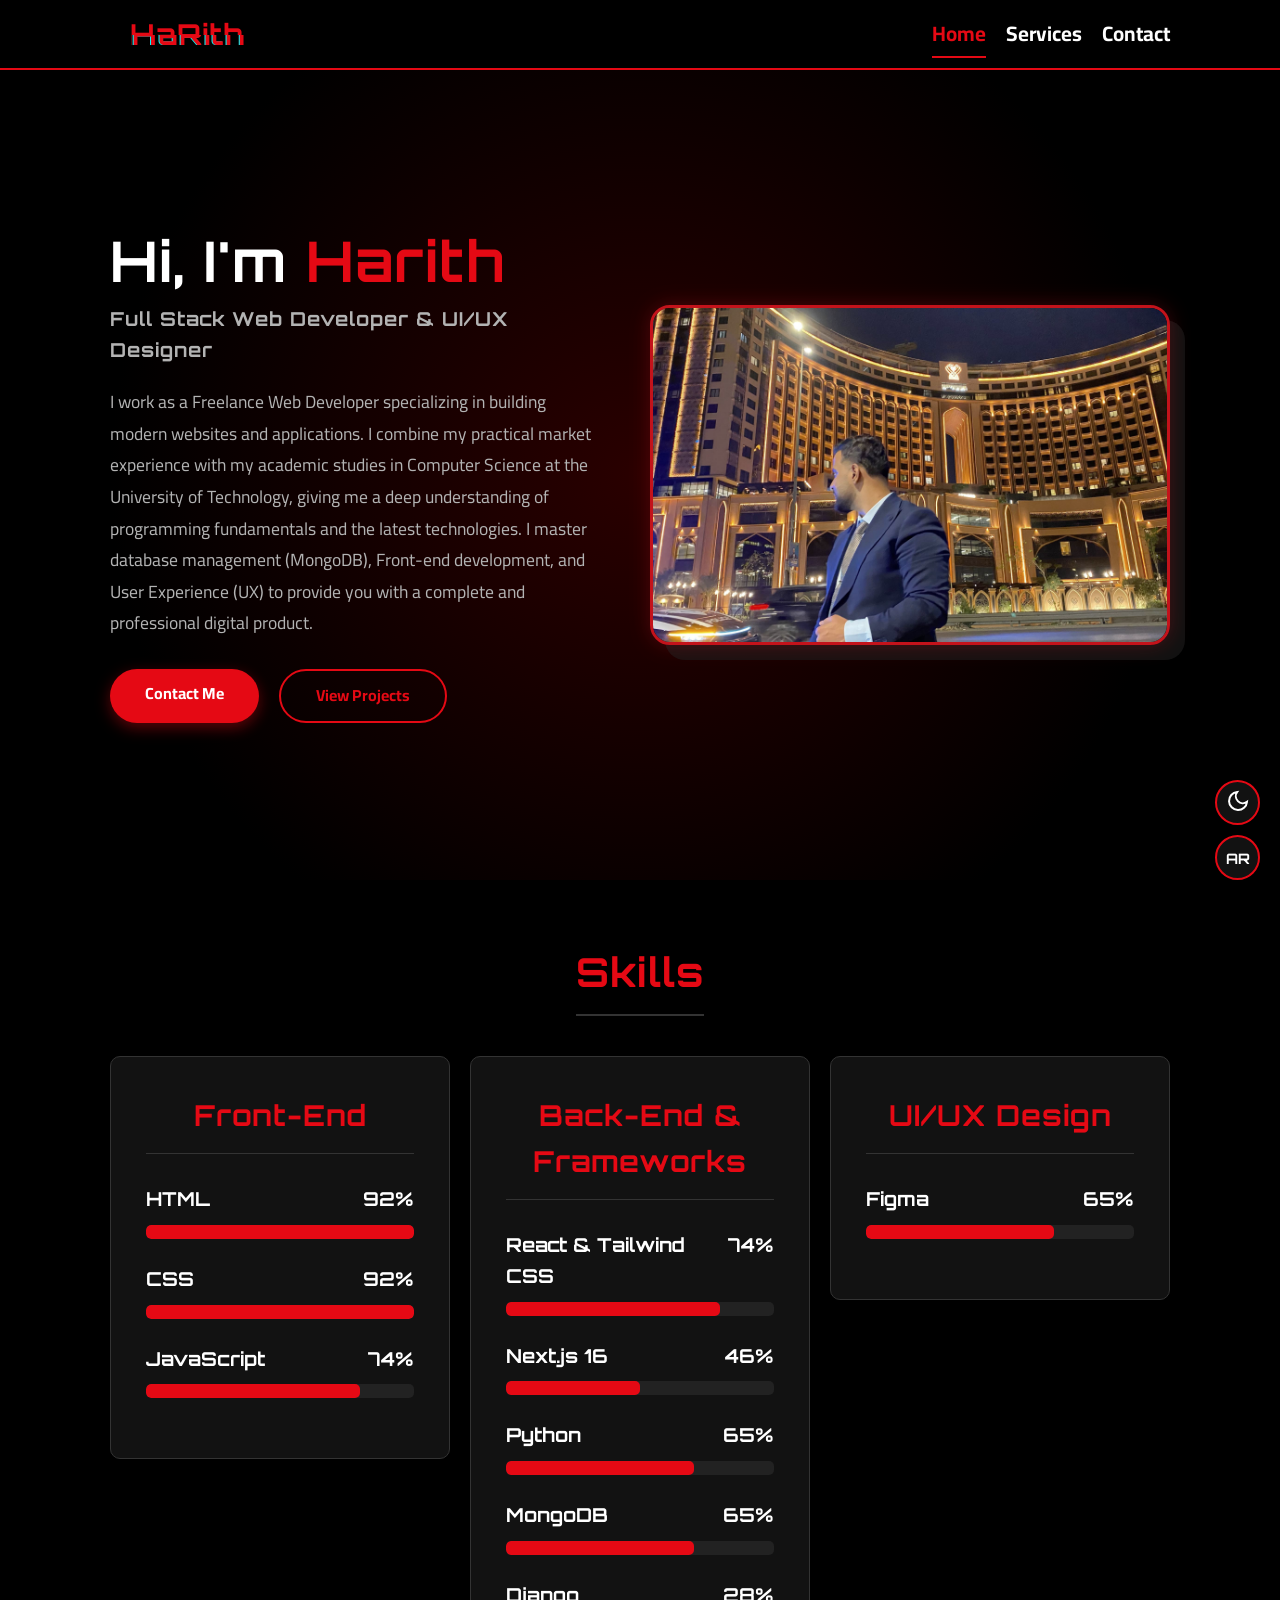
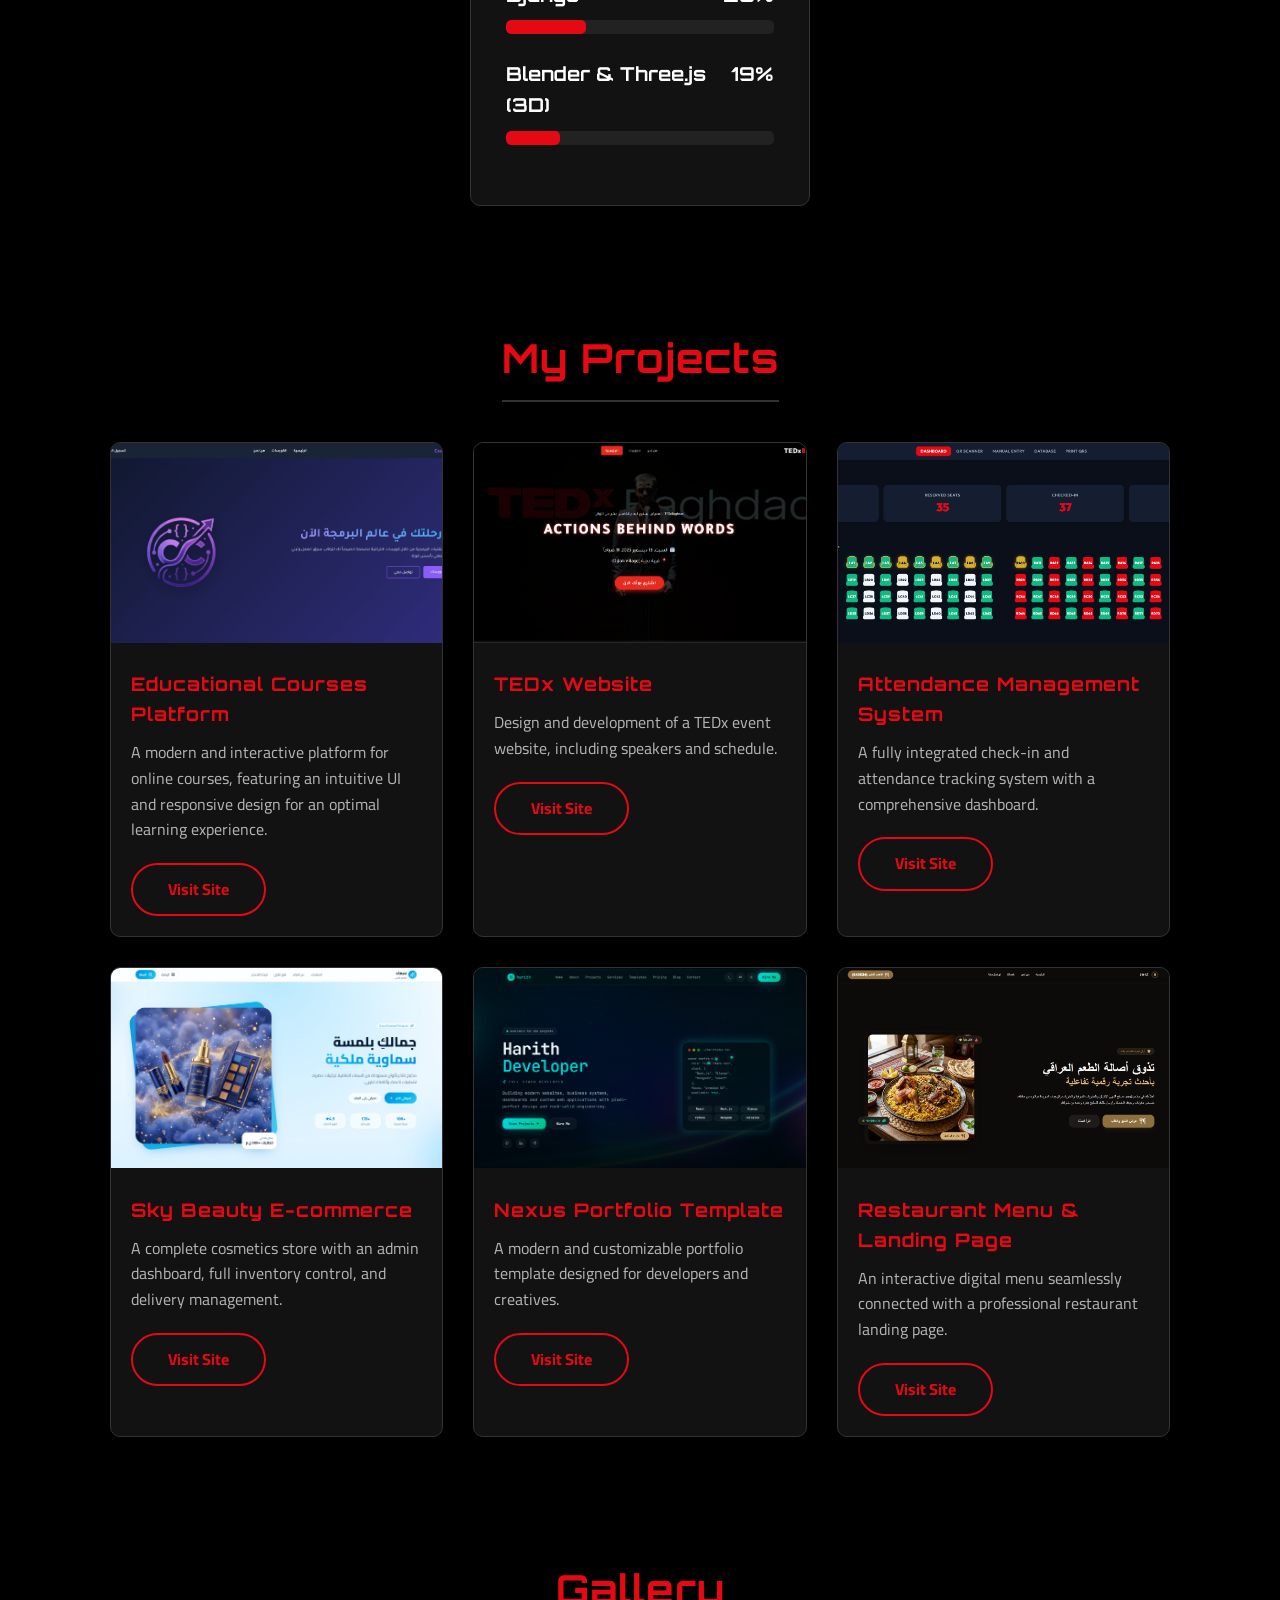
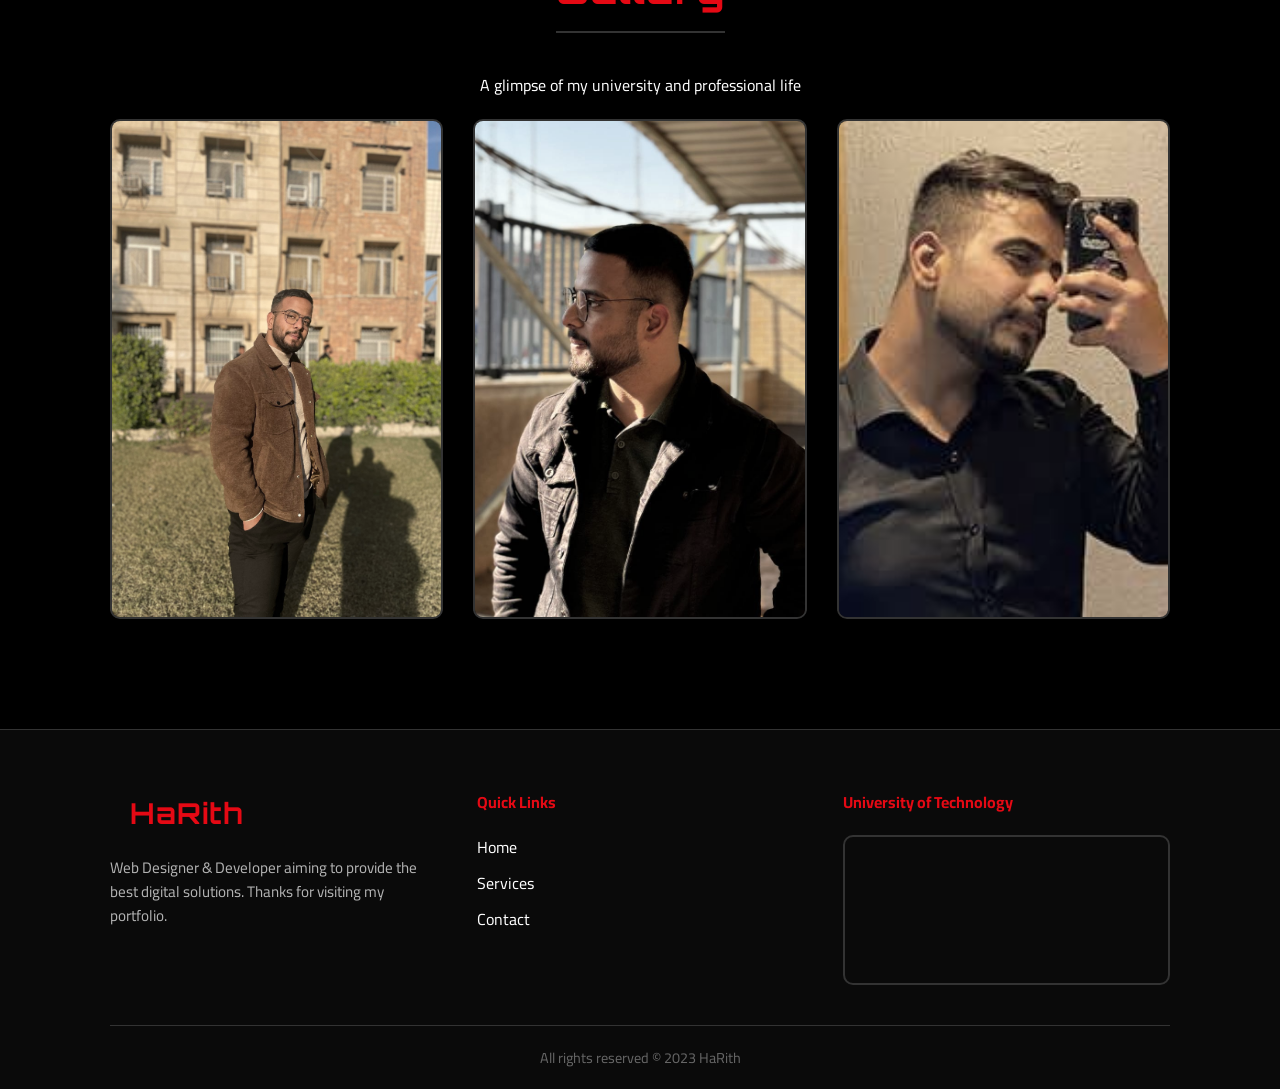
==== commit d98ab4e2: "add projects" ====
--- a/index.html
+++ b/index.html
@@ -50,11 +50,11 @@
     <!-- شريط التنقل -->
     <nav class="navbar">
         <div class="container">
-            <a href="/" class="logo glitch" data-text="HaRith">HaRith</a>
+            <a href="index.html" class="logo glitch" data-text="HaRith">HaRith</a>
             <ul class="nav-menu">
-                <li><a href="/" class="active" data-i18n="nav_home">Home</a></li>
-                <li><a href="services" data-i18n="nav_services">Services</a></li>
-                <li><a href="contact" data-i18n="nav_contact">Contact</a></li>
+                <li><a href="index.html" class="active" data-i18n="nav_home">Home</a></li>
+                <li><a href="services.html" data-i18n="nav_services">Services</a></li>
+                <li><a href="contact.html" data-i18n="nav_contact">Contact</a></li>
             </ul>
         </div>
     </nav>
@@ -72,7 +72,7 @@
                         I master database management (MongoDB), Front-end development, and User Experience (UX) to provide you with a complete and professional digital product.
                     </p>
                     <div class="hero-actions">
-                        <a href="contact" class="btn" data-i18n="btn_contact">Contact Me</a>
+                        <a href="contact.html" class="btn" data-i18n="btn_contact">Contact Me</a>
                         <a href="#projects" class="btn-outline" data-i18n="btn_projects">View Projects</a>
                     </div>
                 </div>
@@ -178,6 +178,54 @@
                         <h3 data-i18n="proj_2_title">TEDx Website</h3>
                         <p data-i18n="proj_2_desc">Design and development of a TEDx event website, including speakers and schedule.</p>
                         <a href="https://itsharith.github.io/Tedx-Ui/" class="btn-outline" target="_blank" data-i18n="btn_visit">Visit Site</a>
+                    </div>
+                </div>
+                <!-- مشروع 3 -->
+                <div class="card project-card">
+                    <div class="card-img-holder">
+                        <!-- ضع صورة مشروع نظام الحضور هنا -->
+                        <img src="images/pic-sys.png" alt="نظام الحضور">
+                    </div>
+                    <div class="card-content">
+                        <h3 data-i18n="proj_3_title">Attendance Management System</h3>
+                        <p data-i18n="proj_3_desc">A fully integrated check-in and attendance tracking system with a comprehensive dashboard.</p>
+                        <a href="https://sys-check-in.vercel.app/" class="btn-outline" target="_blank" data-i18n="btn_visit">Visit Site</a>
+                    </div>
+                </div>
+                <!-- مشروع 4 -->
+                <div class="card project-card">
+                    <div class="card-img-holder">
+                        <!-- ضع صورة مشروع متجر الكوزمتك هنا -->
+                        <img src="images/cozmtik.png" alt="متجر كوزمتك">
+                    </div>
+                    <div class="card-content">
+                        <h3 data-i18n="proj_4_title">Sky Beauty E-commerce</h3>
+                        <p data-i18n="proj_4_desc">A complete cosmetics store with an admin dashboard, full inventory control, and delivery management.</p>
+                        <a href="https://sky-beauty-suite-main.vercel.app/" class="btn-outline" target="_blank" data-i18n="btn_visit">Visit Site</a>
+                    </div>
+                </div>
+                <!-- مشروع 5 -->
+                <div class="card project-card">
+                    <div class="card-img-holder">
+                        <!-- ضع صورة قالب البورتفوليو هنا -->
+                        <img src="images/portfolio.png" alt="قالب بورتفوليو">
+                    </div>
+                    <div class="card-content">
+                        <h3 data-i18n="proj_5_title">Nexus Portfolio Template</h3>
+                        <p data-i18n="proj_5_desc">A modern and customizable portfolio template designed for developers and creatives.</p>
+                        <a href="https://nexus-core-project.vercel.app/" class="btn-outline" target="_blank" data-i18n="btn_visit">Visit Site</a>
+                    </div>
+                </div>
+                <!-- مشروع 6 -->
+                <div class="card project-card">
+                    <div class="card-img-holder">
+                        <!-- ضع صورة مشروع المطعم هنا -->
+                        <img src="images/menu-project.png" alt="منيو مطعم">
+                    </div>
+                    <div class="card-content">
+                        <h3 data-i18n="proj_6_title">Restaurant Menu & Landing Page</h3>
+                        <p data-i18n="proj_6_desc">An interactive digital menu seamlessly connected with a professional restaurant landing page.</p>
+                        <a href="https://meneu.vercel.app/" class="btn-outline" target="_blank" data-i18n="btn_visit">Visit Site</a>
                     </div>
                 </div>
             </div>
@@ -231,9 +279,9 @@
                 <div class="footer-col links-col">
                     <h4 data-i18n="footer_links">Quick Links</h4>
                     <ul>
-                        <li><a href="/" data-i18n="nav_home">Home</a></li>
-                        <li><a href="services" data-i18n="nav_services">Services</a></li>
-                        <li><a href="contact" data-i18n="nav_contact">Contact</a></li>
+                        <li><a href="index.html" data-i18n="nav_home">Home</a></li>
+                        <li><a href="services.html" data-i18n="nav_services">Services</a></li>
+                        <li><a href="contact.html" data-i18n="nav_contact">Contact</a></li>
                     </ul>
                 </div>
 
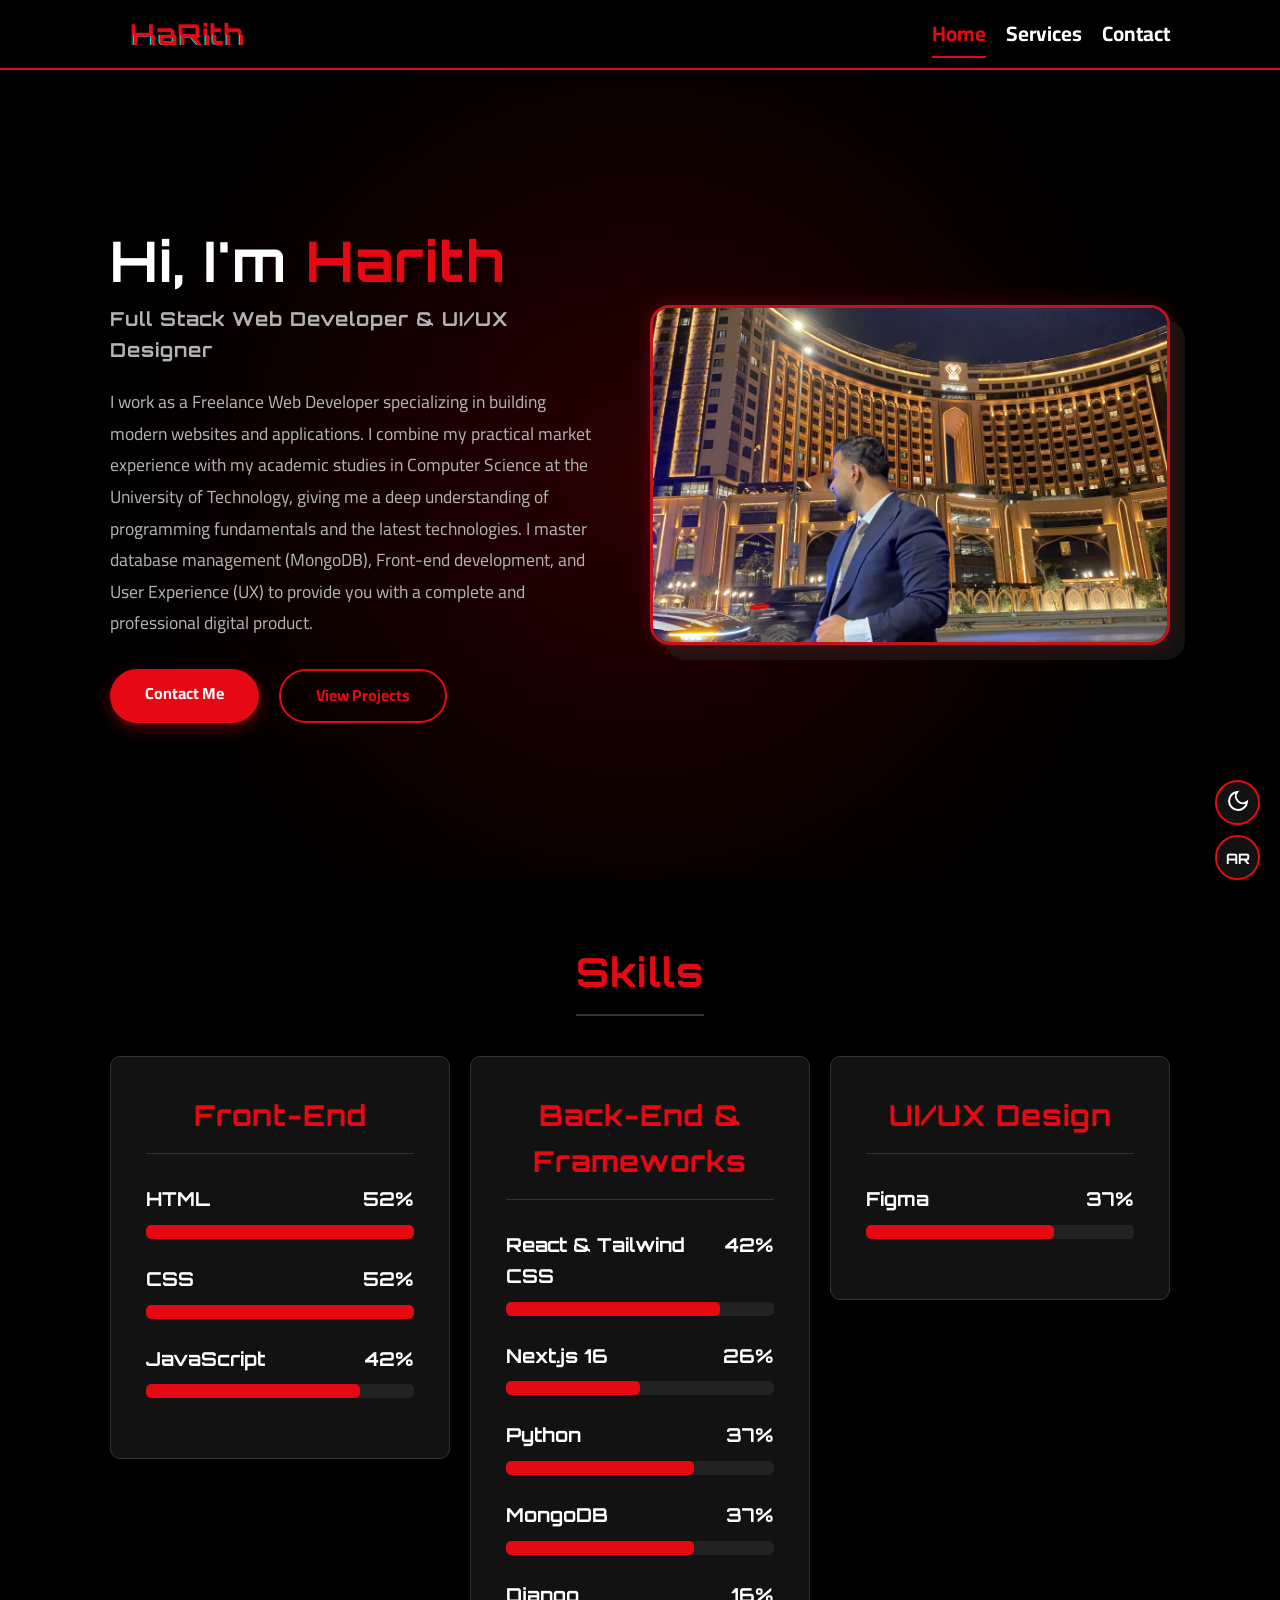
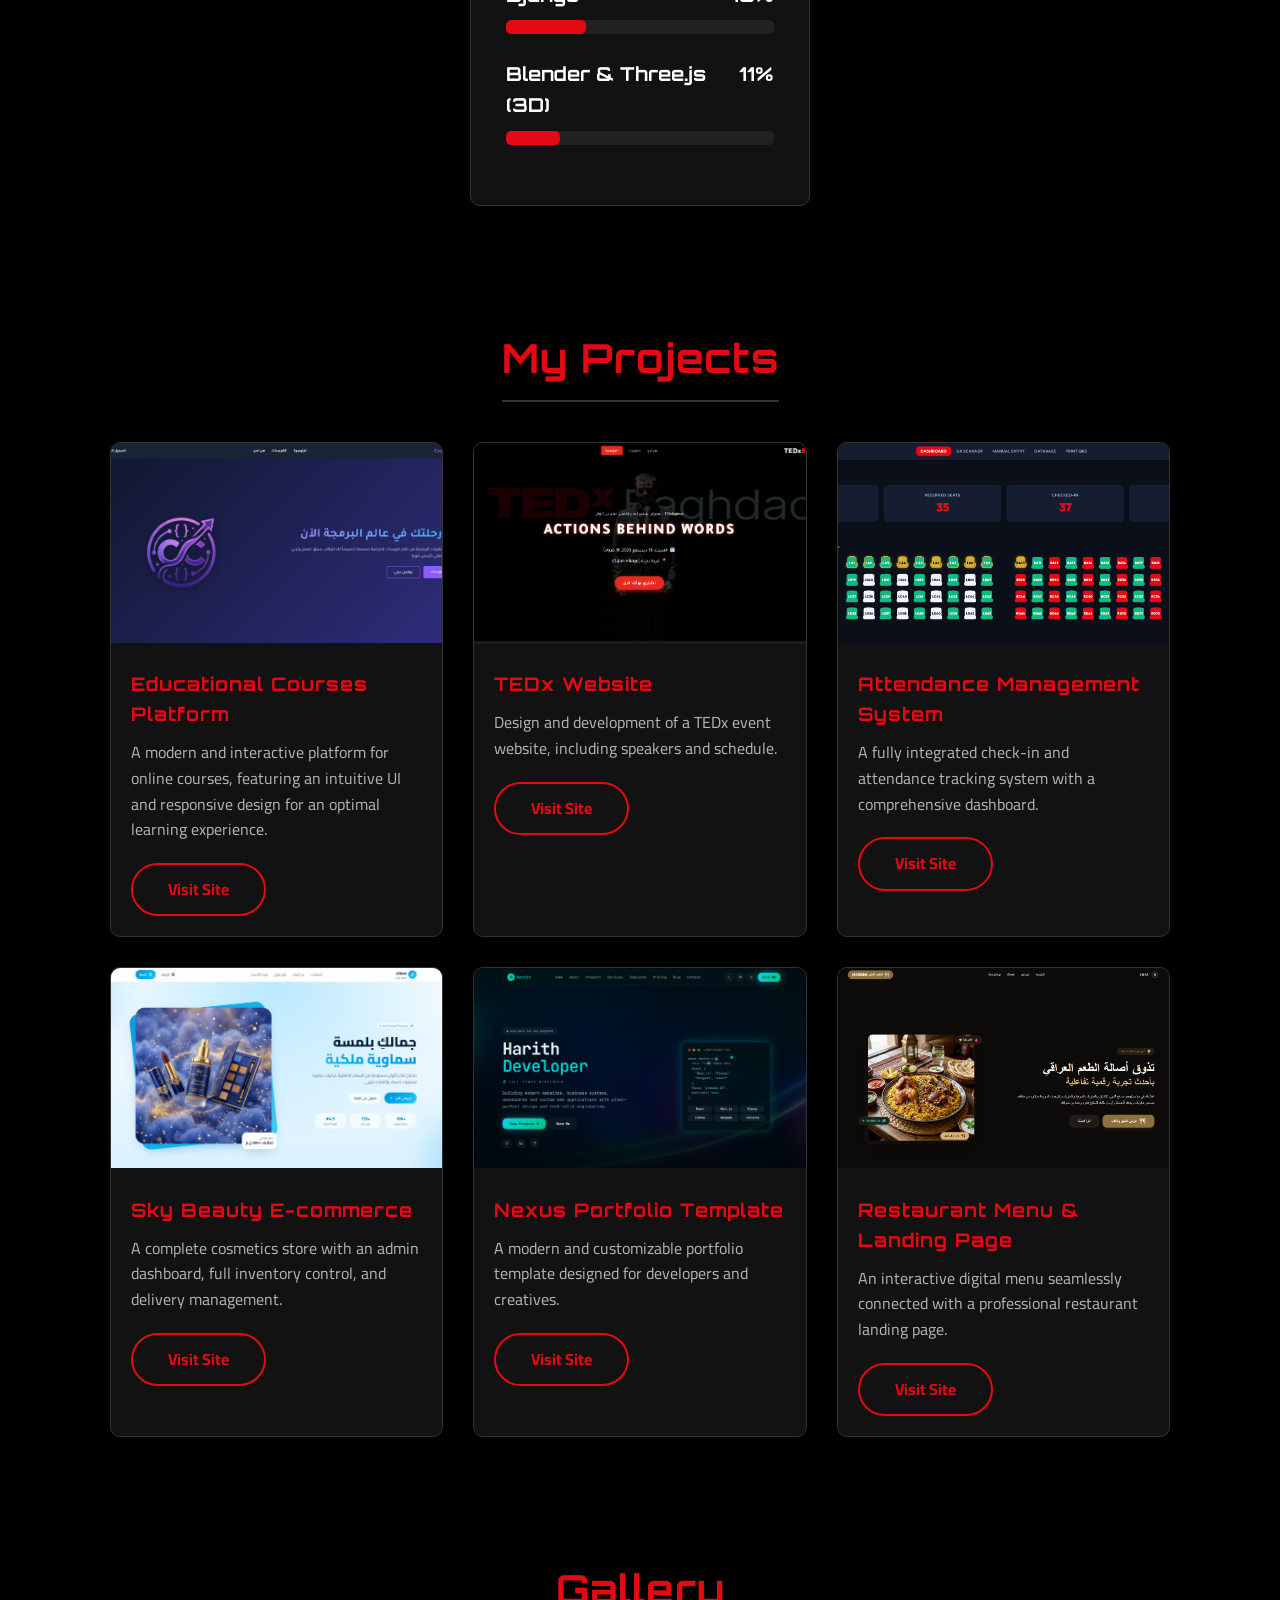
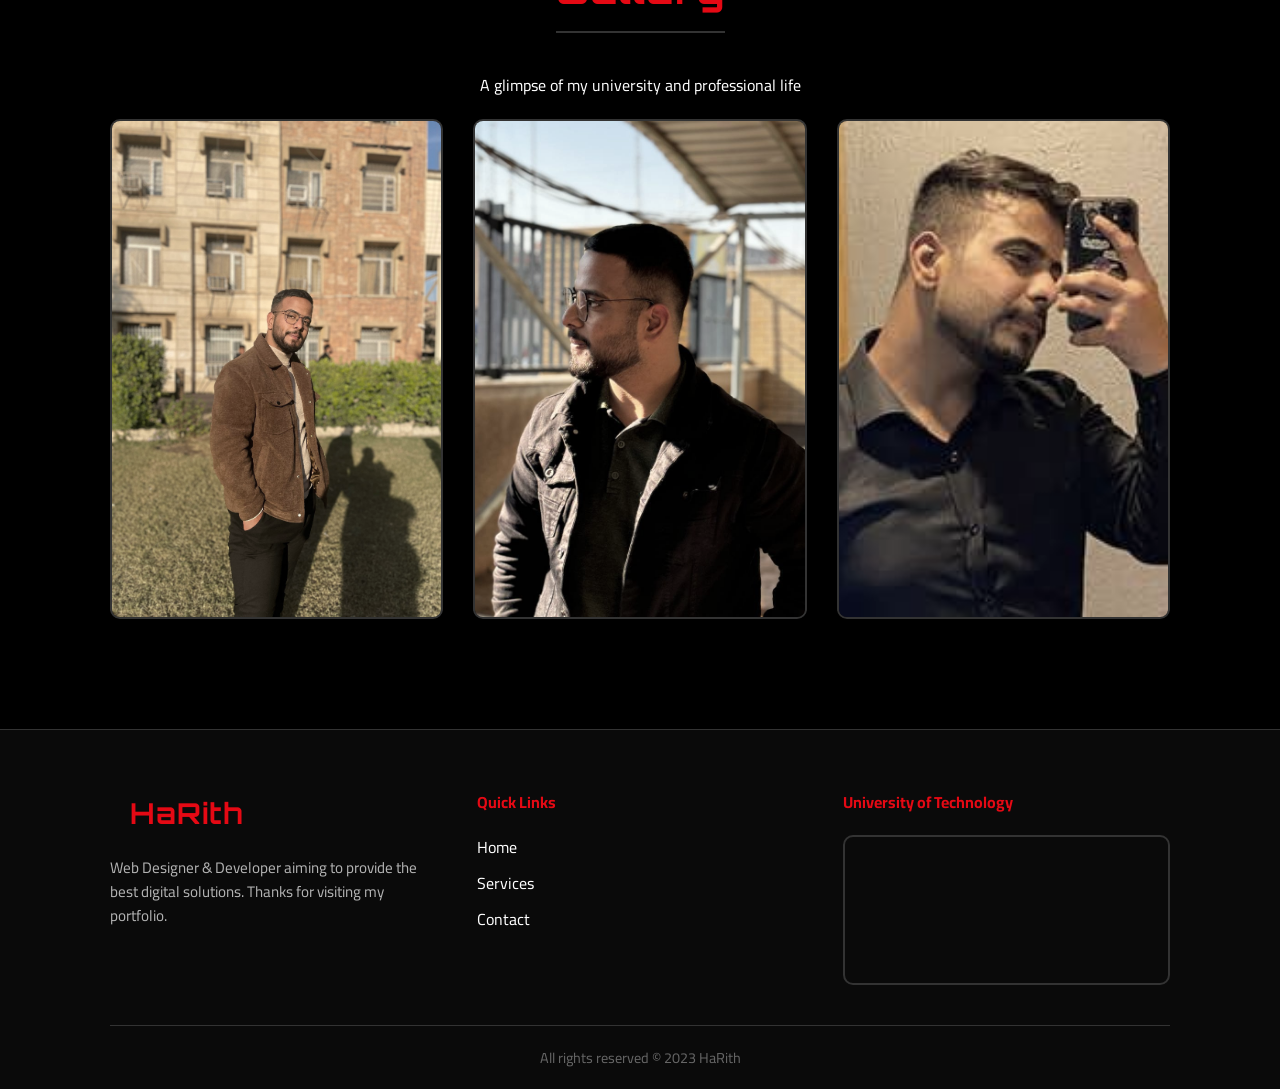
==== commit cd0db03e: "translate" ====
--- a/index.html
+++ b/index.html
@@ -79,7 +79,7 @@
                 <div class="hero-image hidden">
                     <div class="img-box">
                         <!-- ضع صورتك هنا -->
-                        <img src="images/photo_2025-10-18_04-40-05.jpg" alt="صورة حارث">
+                        <img src="images/photo_2025-10-18_04-40-05.jpg" alt="Harith's Photo" data-i18n="alt_hero_img">
                     </div>
                 </div>
             </div>
@@ -161,7 +161,7 @@
                 <div class="card project-card">
                     <div class="card-img-holder">
                         <!-- ضع صورة مشروعك هنا -->
-                    <img src="images/project2.png" alt="منصة كورسات تعليمية">
+                    <img src="images/project2.png" alt="Educational Courses Platform" data-i18n="proj_1_title">
                     </div>
                     <div class="card-content">
                     <h3 data-i18n="proj_1_title">Educational Courses Platform</h3>
@@ -172,7 +172,7 @@
                 <!-- مشروع 2 -->
                 <div class="card project-card">
                     <div class="card-img-holder">
-                        <img src="images/Screenshot 2026-01-09 205644.png" alt="موقع تيدكس">
+                        <img src="images/Screenshot 2026-01-09 205644.png" alt="TEDx Website" data-i18n="proj_2_title">
                     </div>
                     <div class="card-content">
                         <h3 data-i18n="proj_2_title">TEDx Website</h3>
@@ -184,7 +184,7 @@
                 <div class="card project-card">
                     <div class="card-img-holder">
                         <!-- ضع صورة مشروع نظام الحضور هنا -->
-                        <img src="images/pic-sys.png" alt="نظام الحضور">
+                        <img src="images/pic-sys.png" alt="Attendance Management System" data-i18n="proj_3_title">
                     </div>
                     <div class="card-content">
                         <h3 data-i18n="proj_3_title">Attendance Management System</h3>
@@ -196,7 +196,7 @@
                 <div class="card project-card">
                     <div class="card-img-holder">
                         <!-- ضع صورة مشروع متجر الكوزمتك هنا -->
-                        <img src="images/cozmtik.png" alt="متجر كوزمتك">
+                        <img src="images/cozmtik.png" alt="Sky Beauty E-commerce" data-i18n="proj_4_title">
                     </div>
                     <div class="card-content">
                         <h3 data-i18n="proj_4_title">Sky Beauty E-commerce</h3>
@@ -208,7 +208,7 @@
                 <div class="card project-card">
                     <div class="card-img-holder">
                         <!-- ضع صورة قالب البورتفوليو هنا -->
-                        <img src="images/portfolio.png" alt="قالب بورتفوليو">
+                        <img src="images/portfolio.png" alt="Nexus Portfolio Template" data-i18n="proj_5_title">
                     </div>
                     <div class="card-content">
                         <h3 data-i18n="proj_5_title">Nexus Portfolio Template</h3>
@@ -220,7 +220,7 @@
                 <div class="card project-card">
                     <div class="card-img-holder">
                         <!-- ضع صورة مشروع المطعم هنا -->
-                        <img src="images/menu-project.png" alt="منيو مطعم">
+                        <img src="images/menu-project.png" alt="Restaurant Menu & Landing Page" data-i18n="proj_6_title">
                     </div>
                     <div class="card-content">
                         <h3 data-i18n="proj_6_title">Restaurant Menu & Landing Page</h3>
@@ -240,13 +240,13 @@
             <div class="grid-container">
                 <div class="photo-frame">
                     <!-- ضع صورتك هنا -->
-                    <img src="images/photo1.jpg" alt="صورة خاصة">
+                    <img src="images/photo1.jpg" alt="Personal Photo" data-i18n="alt_gallery_img">
                 </div>
                 <div class="photo-frame">
-                    <img src="images/photo2.jpg" alt="صورة خاصة">
+                    <img src="images/photo2.jpg" alt="Personal Photo" data-i18n="alt_gallery_img">
                 </div>
                 <div class="photo-frame">
-                    <img src="images/photo3.jpg" alt="صورة خاصة">
+                    <img src="images/photo3.jpg" alt="Personal Photo" data-i18n="alt_gallery_img">
                 </div>
             </div>
         </div>
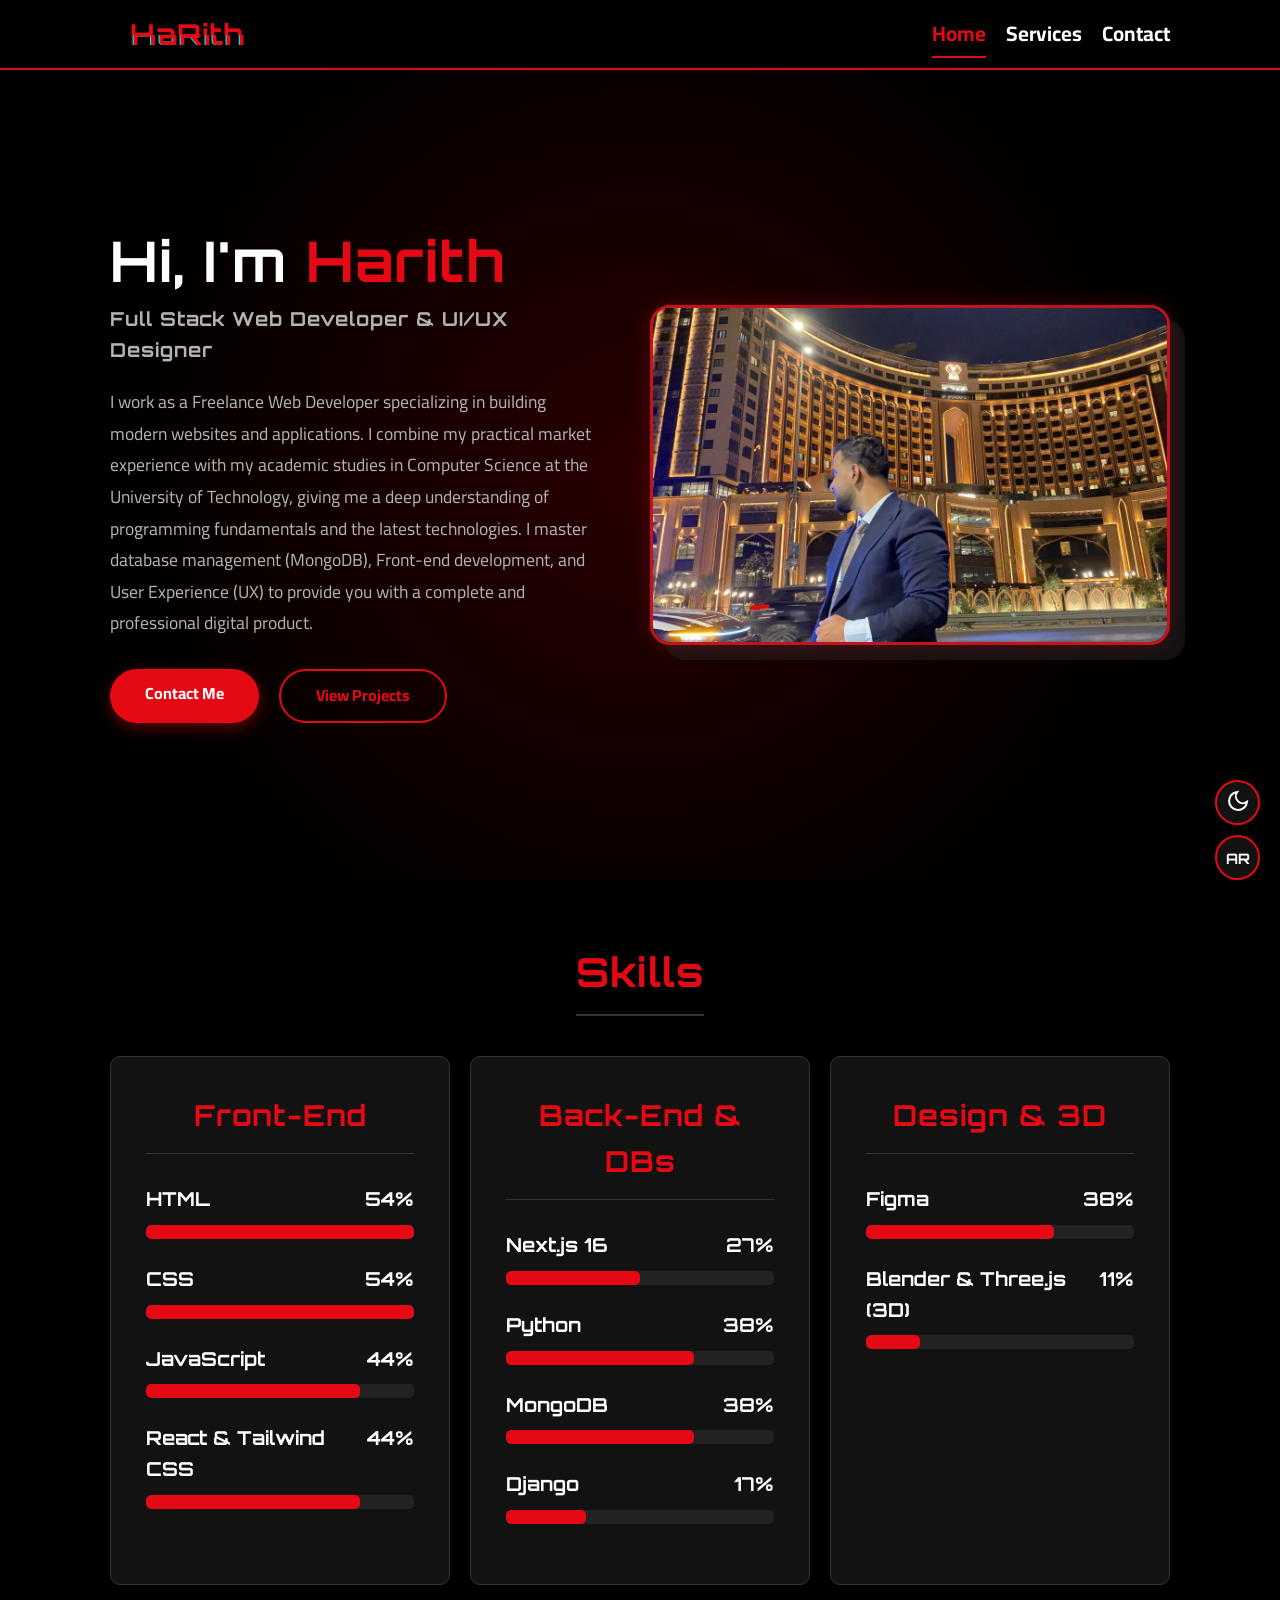
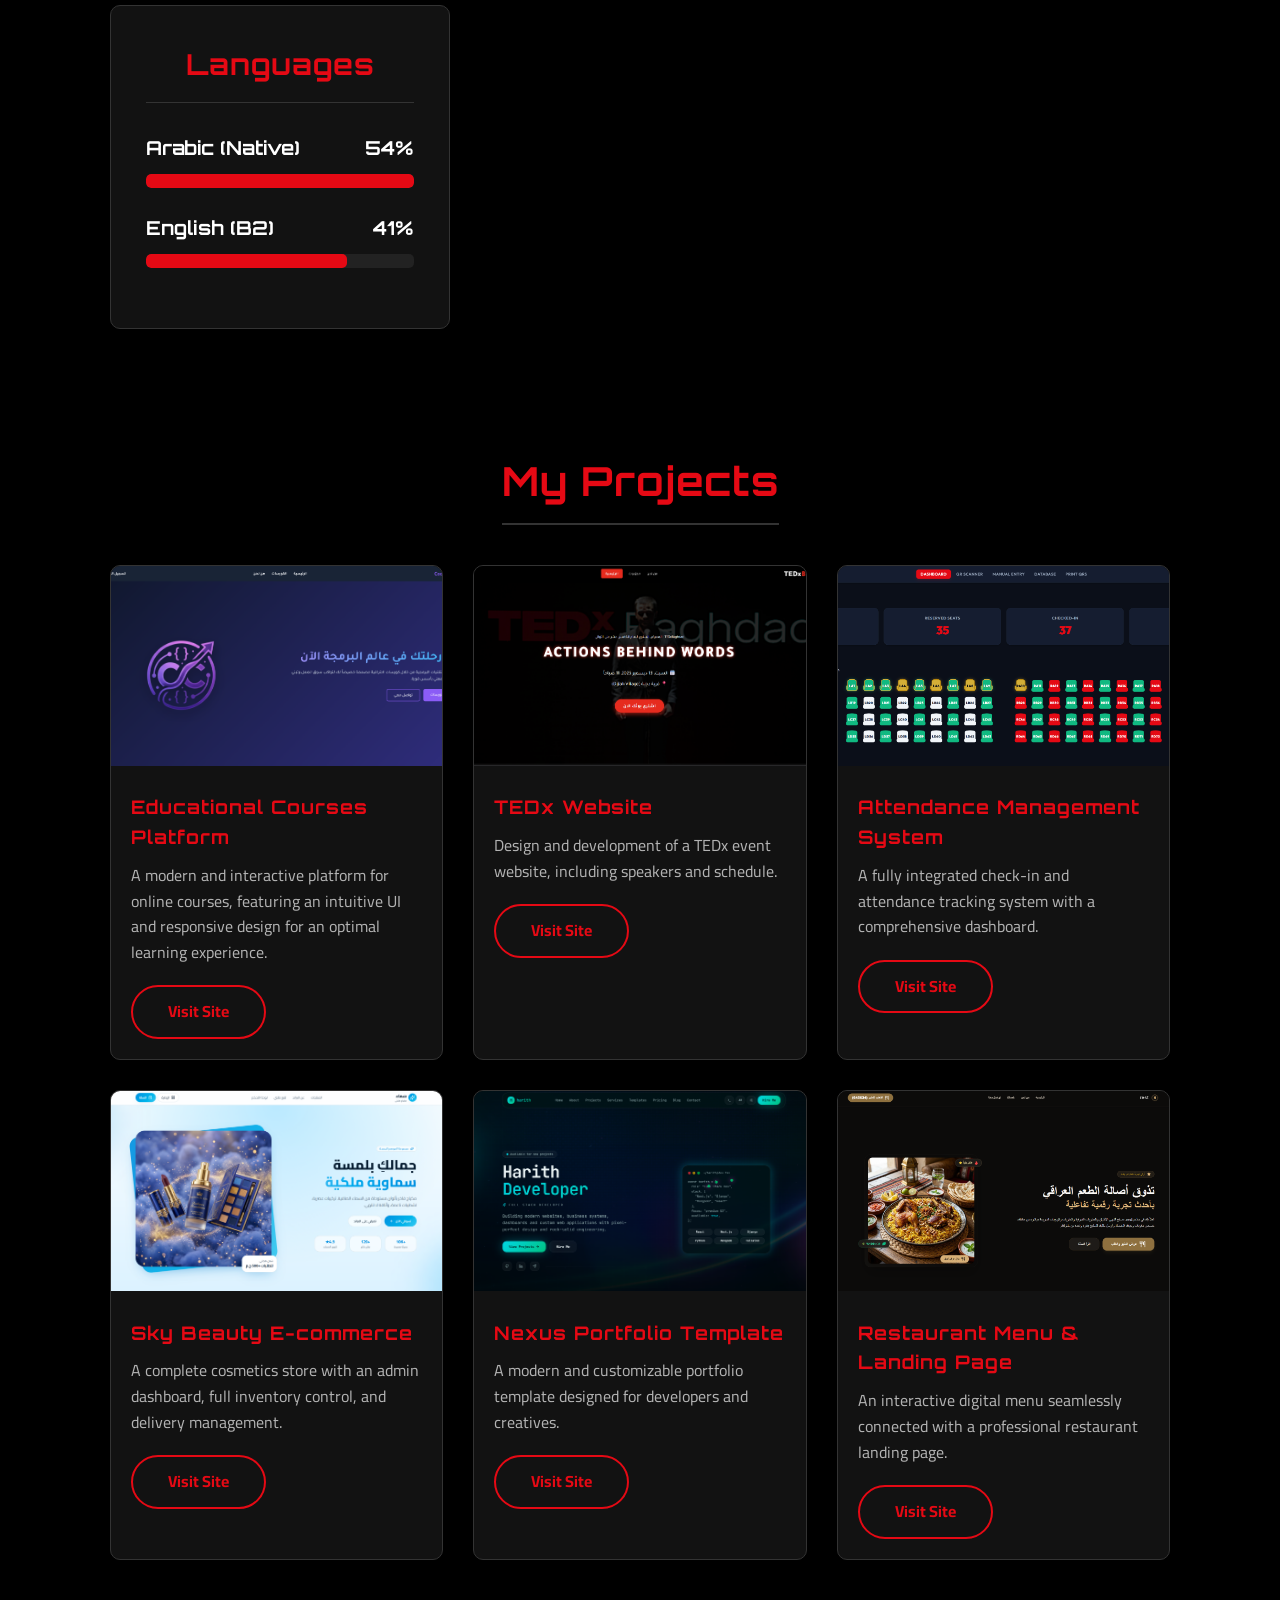
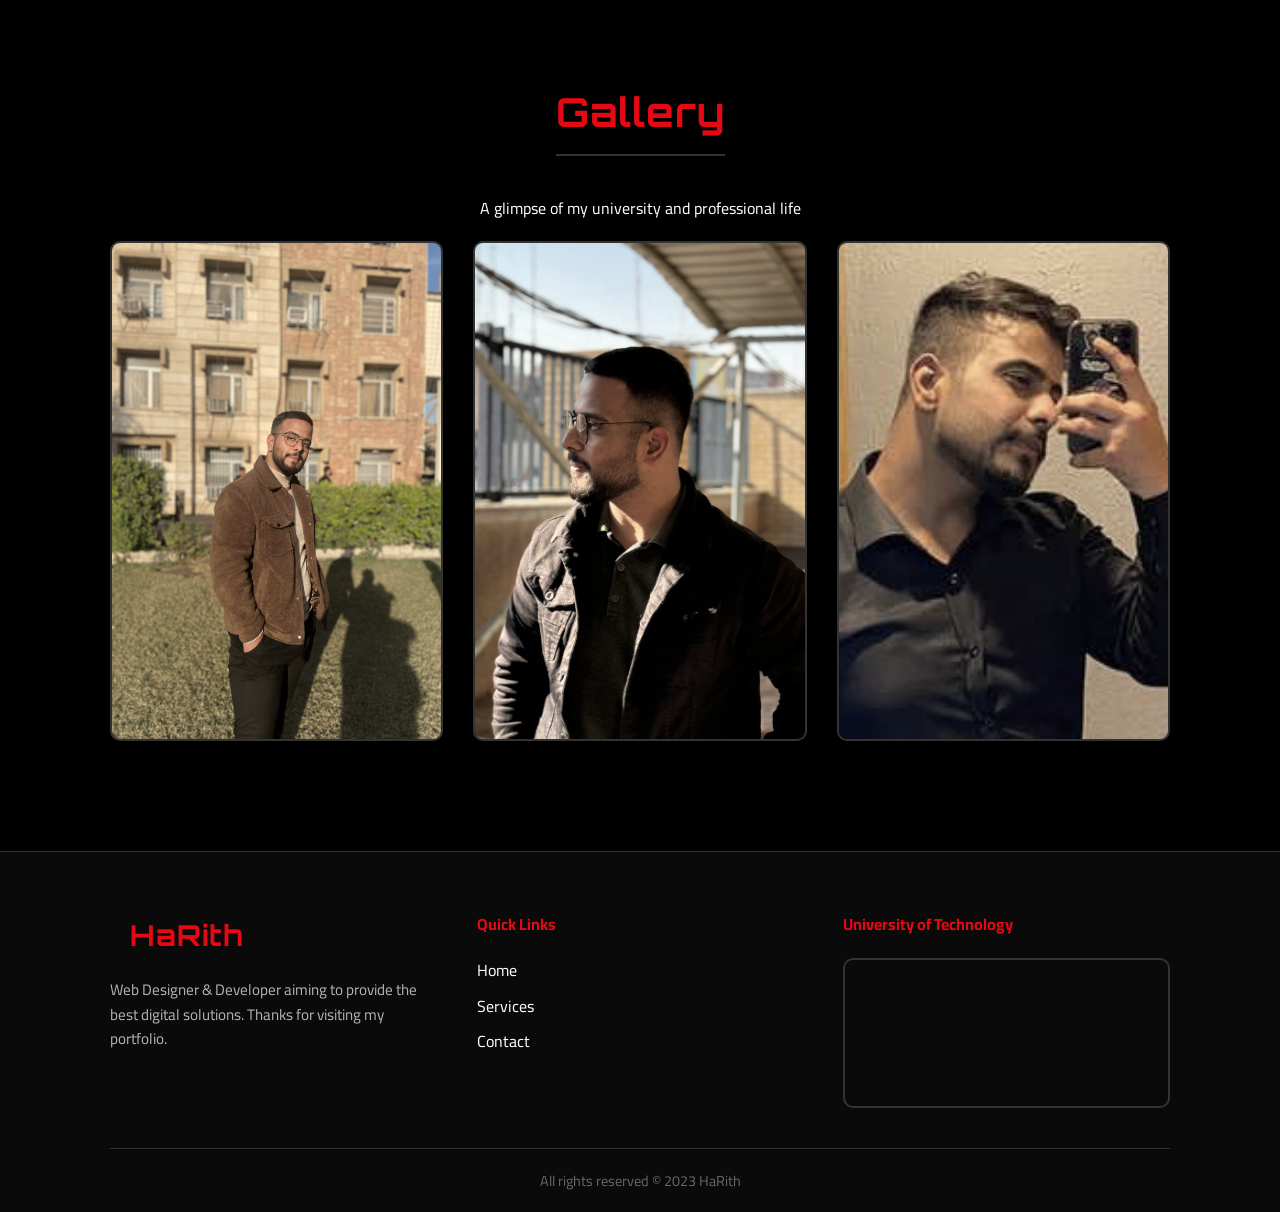
==== commit ac229746: "update Services" ====
--- a/index.html
+++ b/index.html
@@ -92,7 +92,7 @@
             <h2 class="section-title" data-i18n="skills_title">Skills</h2>
             <div class="skills-grid">
                 <div class="skill-card">
-                    <h3>Front-End</h3>
+                    <h3 data-i18n="skills_frontend">Front-End</h3>
                     <div class="skill-list">
                         <div class="skill-item" data-target="100">
                             <div class="skill-info"><span class="skill-name">HTML</span><span class="skill-percent">0%</span></div>
@@ -106,16 +106,16 @@
                             <div class="skill-info"><span class="skill-name">JavaScript</span><span class="skill-percent">0%</span></div>
                             <div class="progress-bar"><div class="fill"></div></div>
                         </div>
-                    </div>
-                </div>
-
-                <div class="skill-card">
-                    <h3>Back-End & Frameworks</h3>
-                    <div class="skill-list">
                         <div class="skill-item" data-target="80">
                             <div class="skill-info"><span class="skill-name">React & Tailwind CSS</span><span class="skill-percent">0%</span></div>
                             <div class="progress-bar"><div class="fill"></div></div>
                         </div>
+                    </div>
+                </div>
+
+                <div class="skill-card">
+                    <h3 data-i18n="skills_backend">Back-End & DBs</h3>
+                    <div class="skill-list">
                         <div class="skill-item" data-target="50">
                             <div class="skill-info"><span class="skill-name">Next.js 16</span><span class="skill-percent">0%</span></div>
                             <div class="progress-bar"><div class="fill"></div></div>
@@ -132,18 +132,32 @@
                             <div class="skill-info"><span class="skill-name">Django</span><span class="skill-percent">0%</span></div>
                             <div class="progress-bar"><div class="fill"></div></div>
                         </div>
-                        <div class="skill-item" data-target="20">
-                            <div class="skill-info"><span class="skill-name">Blender & Three.js (3D)</span><span class="skill-percent">0%</span></div>
-                            <div class="progress-bar"><div class="fill"></div></div>
-                        </div>
                     </div>
                 </div>
 
                 <div class="skill-card">
-                    <h3>UI/UX Design</h3>
+                    <h3 data-i18n="skills_design">Design & 3D</h3>
                     <div class="skill-list">
                         <div class="skill-item" data-target="70">
                             <div class="skill-info"><span class="skill-name">Figma</span><span class="skill-percent">0%</span></div>
+                            <div class="progress-bar"><div class="fill"></div></div>
+                        </div>
+                        <div class="skill-item" data-target="20">
+                            <div class="skill-info"><span class="skill-name">Blender & Three.js (3D)</span><span class="skill-percent">0%</span></div>
+                            <div class="progress-bar"><div class="fill"></div></div>
+                        </div>
+                    </div>
+                </div>
+
+                <div class="skill-card">
+                    <h3 data-i18n="skills_languages">Languages</h3>
+                    <div class="skill-list">
+                        <div class="skill-item" data-target="100">
+                            <div class="skill-info"><span class="skill-name" data-i18n="skill_ar">Arabic (Native)</span><span class="skill-percent">0%</span></div>
+                            <div class="progress-bar"><div class="fill"></div></div>
+                        </div>
+                        <div class="skill-item" data-target="75">
+                            <div class="skill-info"><span class="skill-name" data-i18n="skill_en">English (B2)</span><span class="skill-percent">0%</span></div>
                             <div class="progress-bar"><div class="fill"></div></div>
                         </div>
                     </div>
--- a/style.css
+++ b/style.css
@@ -374,13 +374,17 @@
     padding: 12px 35px;
     border-radius: 30px; /* حواف دائرية أكثر عصرية */
     font-weight: bold;
+    font-family: inherit;
+    font-size: 1rem;
     transition: all 0.3s ease;
     cursor: pointer;
+    text-align: center;
 }
 
 .btn {
     background-color: var(--primary-color);
     color: white;
+    border: none;
     box-shadow: 0 5px 15px rgba(229, 9, 20, 0.4);
 }
 
@@ -392,6 +396,7 @@
 .btn-outline {
     border: 2px solid var(--primary-color);
     color: var(--primary-color);
+    background: transparent;
 }
 
 .btn-outline:hover {
@@ -439,7 +444,7 @@
     display: grid;
     grid-template-columns: repeat(auto-fit, minmax(300px, 1fr));
     gap: 20px;
-    align-items: start;
+    align-items: stretch;
 }
 
 .skill-card {
@@ -568,27 +573,137 @@
     display: flex;
     flex-direction: column;
     justify-content: space-between;
+    padding: 30px 25px; /* تحسين الحشوة الداخلية لتبدو أرتب */
 }
 
 .pricing-card.featured {
     border: 2px solid var(--primary-color);
-    transform: scale(1.05);
+    transform: scale(1.03); /* تقليل التكبير المبالغ فيه */
 }
 
 .pricing-card.featured:hover {
-    transform: scale(1.05) translateY(-10px);
+    transform: scale(1.03) translateY(-10px);
+}
+
+.price-header h3 {
+    font-size: 1.4rem; /* تصغير عنوان الباقة */
+    margin-bottom: 5px;
+    color: var(--text-color);
 }
 
 .price {
     display: block;
+    font-size: 1.6rem; /* تصغير حجم السعر */
+    color: var(--primary-color);
+    margin: 10px 0;
+}
+
+.features {
+    text-align: left; /* محاذاة لليسار للانجليزية */
+    margin: 20px 0 30px;
+}
+
+[dir="rtl"] .features {
+    text-align: right; /* محاذاة لليمين للعربية */
+}
+
+.features li {
+    position: relative;
+    padding-left: 25px;
+    margin-bottom: 10px;
+    font-size: 0.95rem; /* تصغير الخط وترتيبه */
+    color: var(--text-secondary);
+}
+
+[dir="rtl"] .features li {
+    padding-left: 0;
+    padding-right: 25px;
+}
+
+.features li::before {
+    content: '✓';
+    position: absolute;
+    left: 0;
+    top: 0;
+    color: var(--primary-color);
+    font-weight: bold;
+}
+
+[dir="rtl"] .features li::before {
+    left: auto;
+    right: 0;
+}
+
+/* --- Modal (النافذة المنبثقة) --- */
+.modal-overlay {
+    position: fixed;
+    top: 0;
+    left: 0;
+    width: 100%;
+    height: 100%;
+    background: rgba(0, 0, 0, 0.7);
+    backdrop-filter: blur(5px);
+    z-index: 2000;
+    display: flex;
+    justify-content: center;
+    align-items: center;
+    opacity: 0;
+    visibility: hidden;
+    transition: all 0.3s ease;
+}
+
+.modal-overlay.active {
+    opacity: 1;
+    visibility: visible;
+}
+
+.modal-content {
+    background: var(--card-bg);
+    padding: 40px;
+    border-radius: 15px;
+    width: 90%;
+    max-width: 450px;
+    position: relative;
+    transform: translateY(-50px);
+    transition: transform 0.4s cubic-bezier(0.25, 0.46, 0.45, 0.94);
+    border: 1px solid var(--border-color);
+    box-shadow: 0 15px 30px rgba(0, 0, 0, 0.5);
+}
+
+.modal-overlay.active .modal-content {
+    transform: translateY(0);
+}
+
+.modal-close {
+    position: absolute;
+    top: 15px;
+    right: 20px;
     font-size: 2rem;
-    color: var(--primary-color);
-    margin: 10px 0;
-}
-
-.features li {
-    margin-bottom: 10px;
+    background: none;
+    border: none;
     color: var(--text-secondary);
+    cursor: pointer;
+    line-height: 1;
+    transition: color 0.3s;
+}
+
+[dir="rtl"] .modal-close {
+    right: auto;
+    left: 20px;
+}
+
+.modal-close:hover {
+    color: var(--primary-color);
+}
+
+#modal-body {
+    margin-bottom: 30px;
+}
+
+#modal-body .price-header {
+    border-bottom: 1px solid var(--border-color);
+    padding-bottom: 15px;
+    margin-bottom: 15px;
 }
 
 /* --- Contact Page --- */
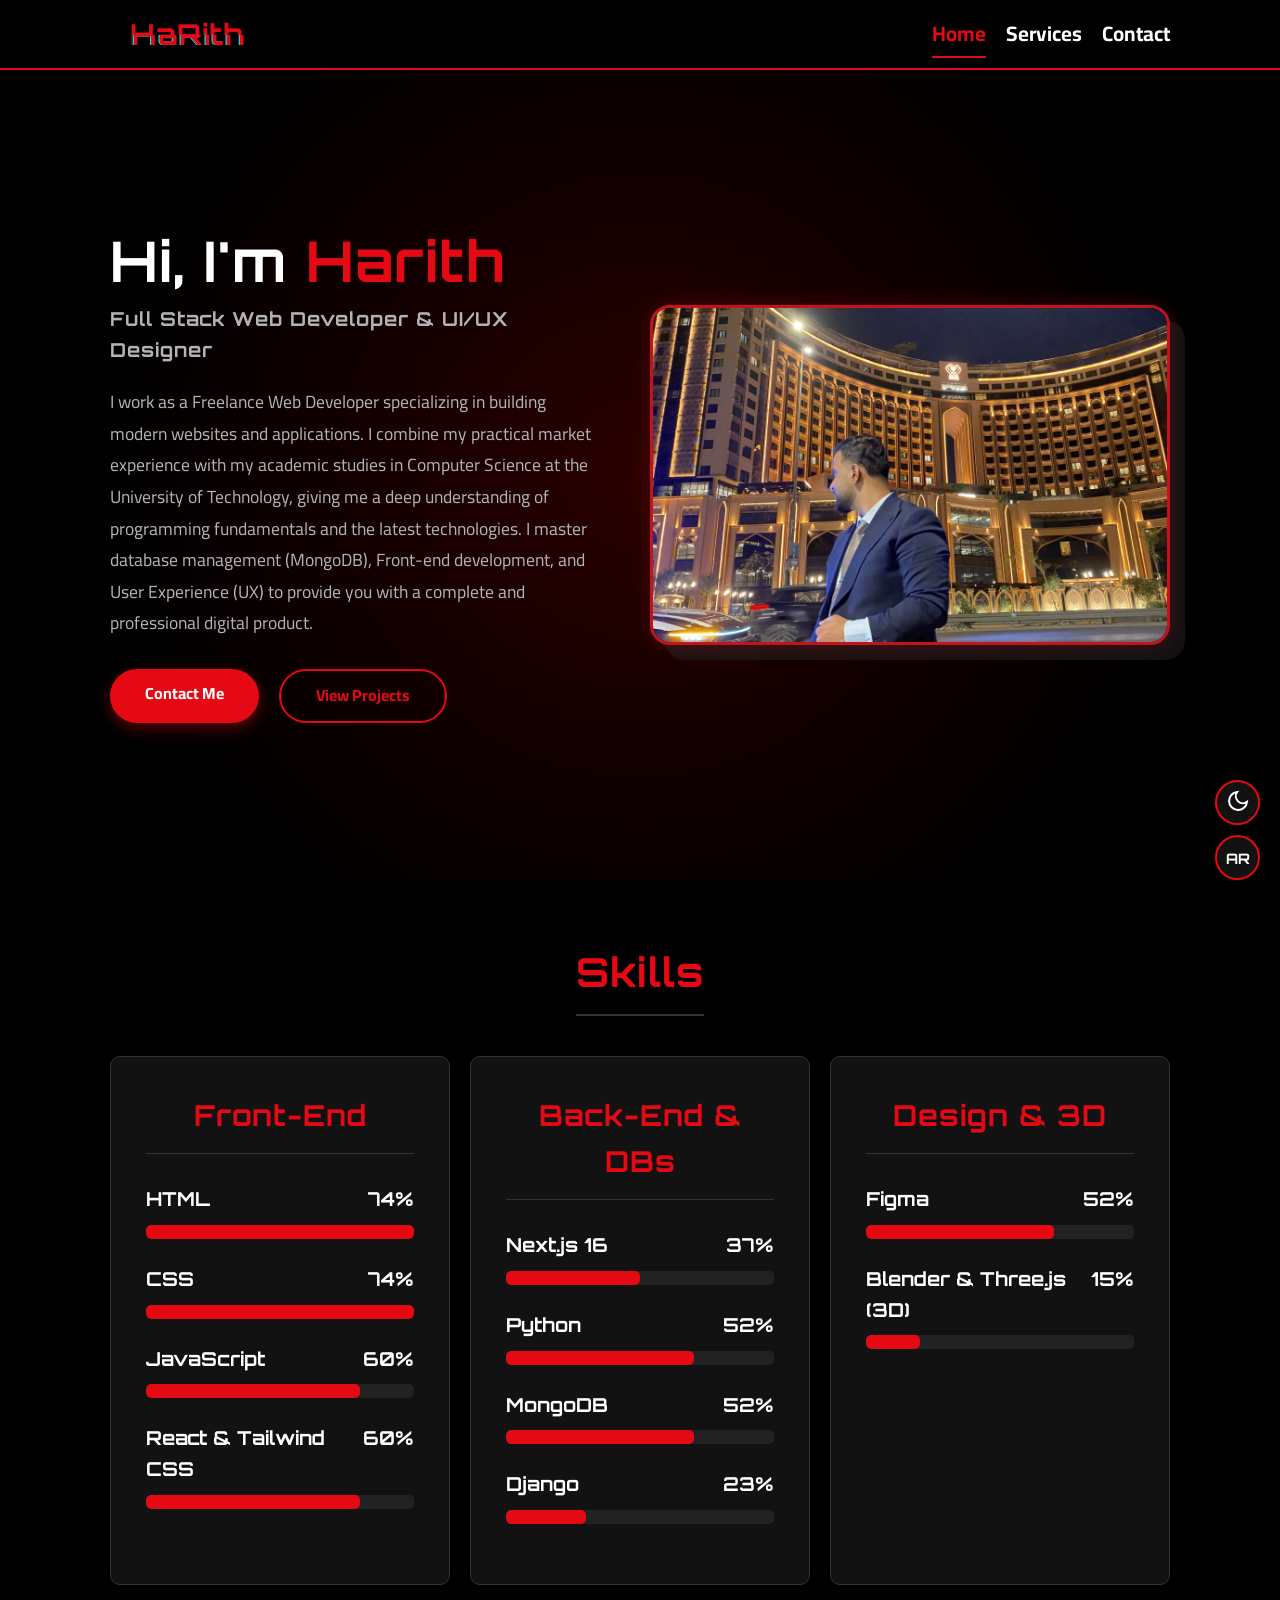
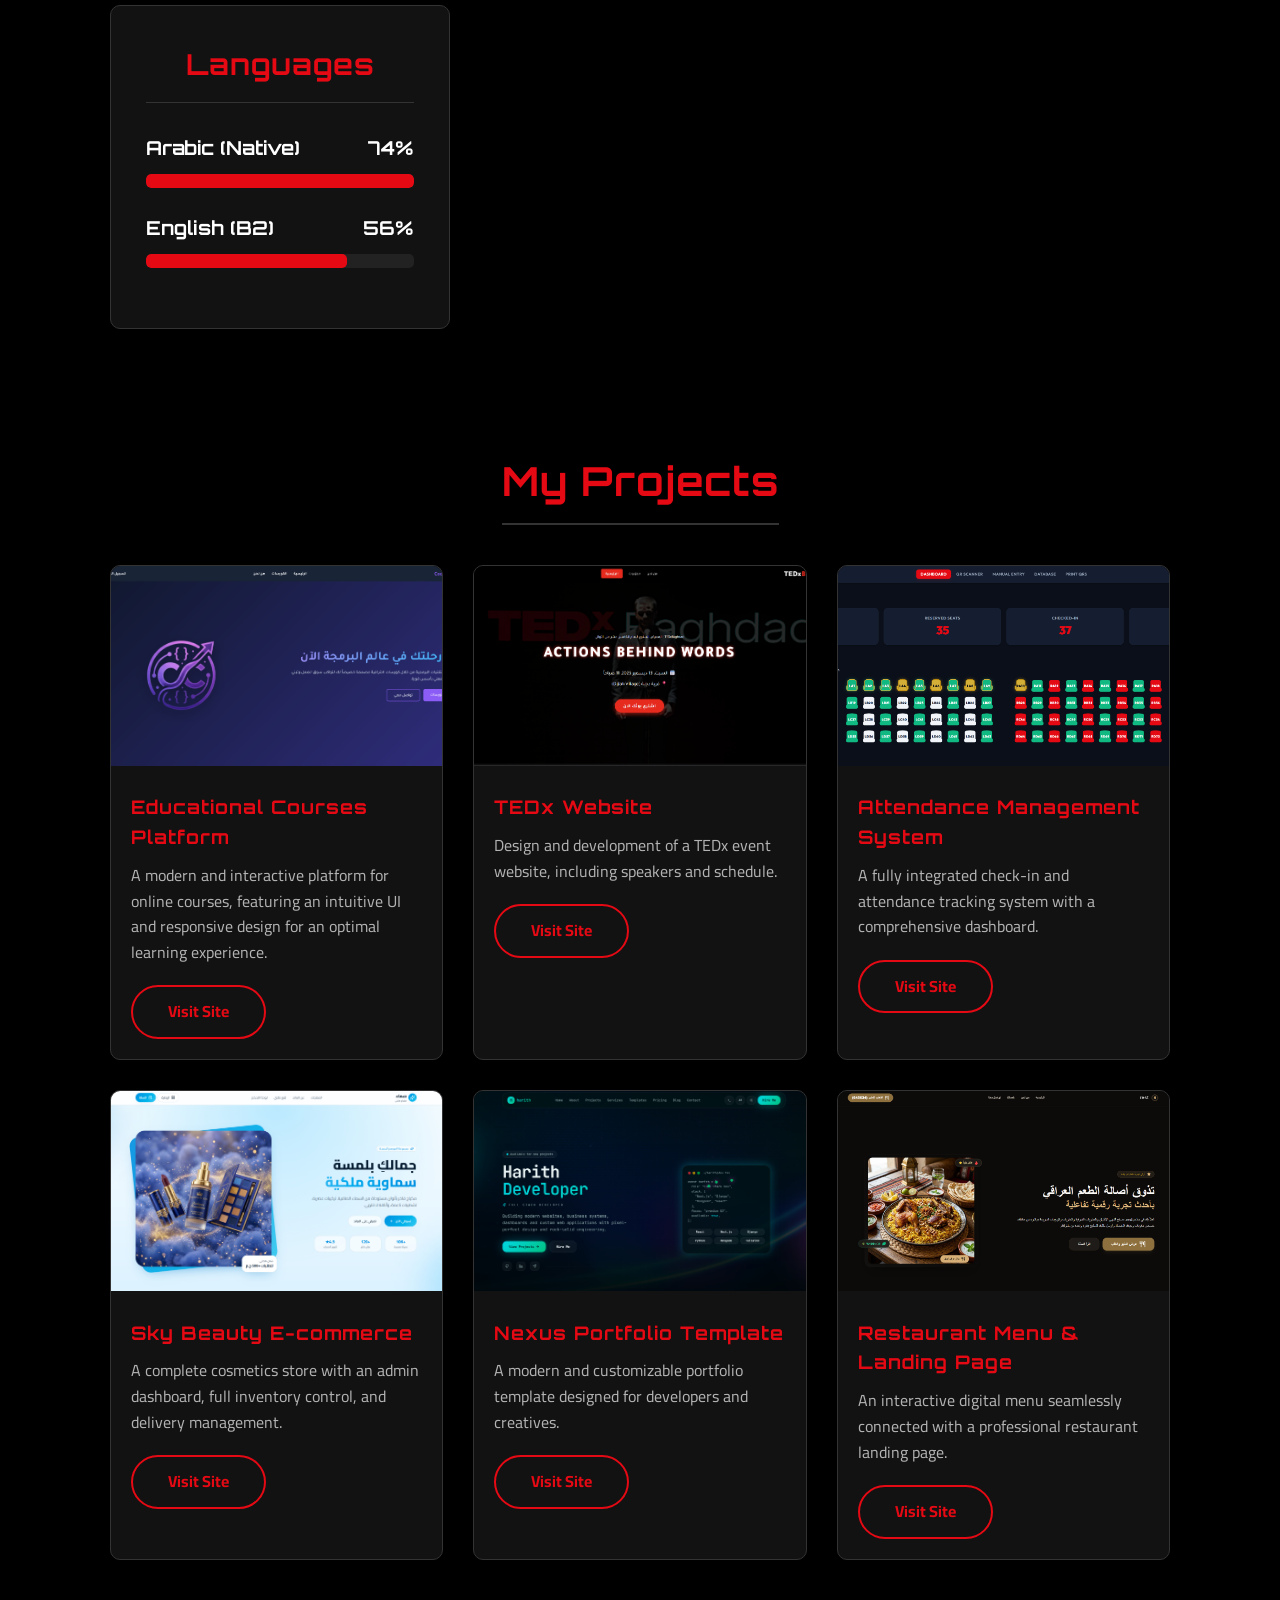
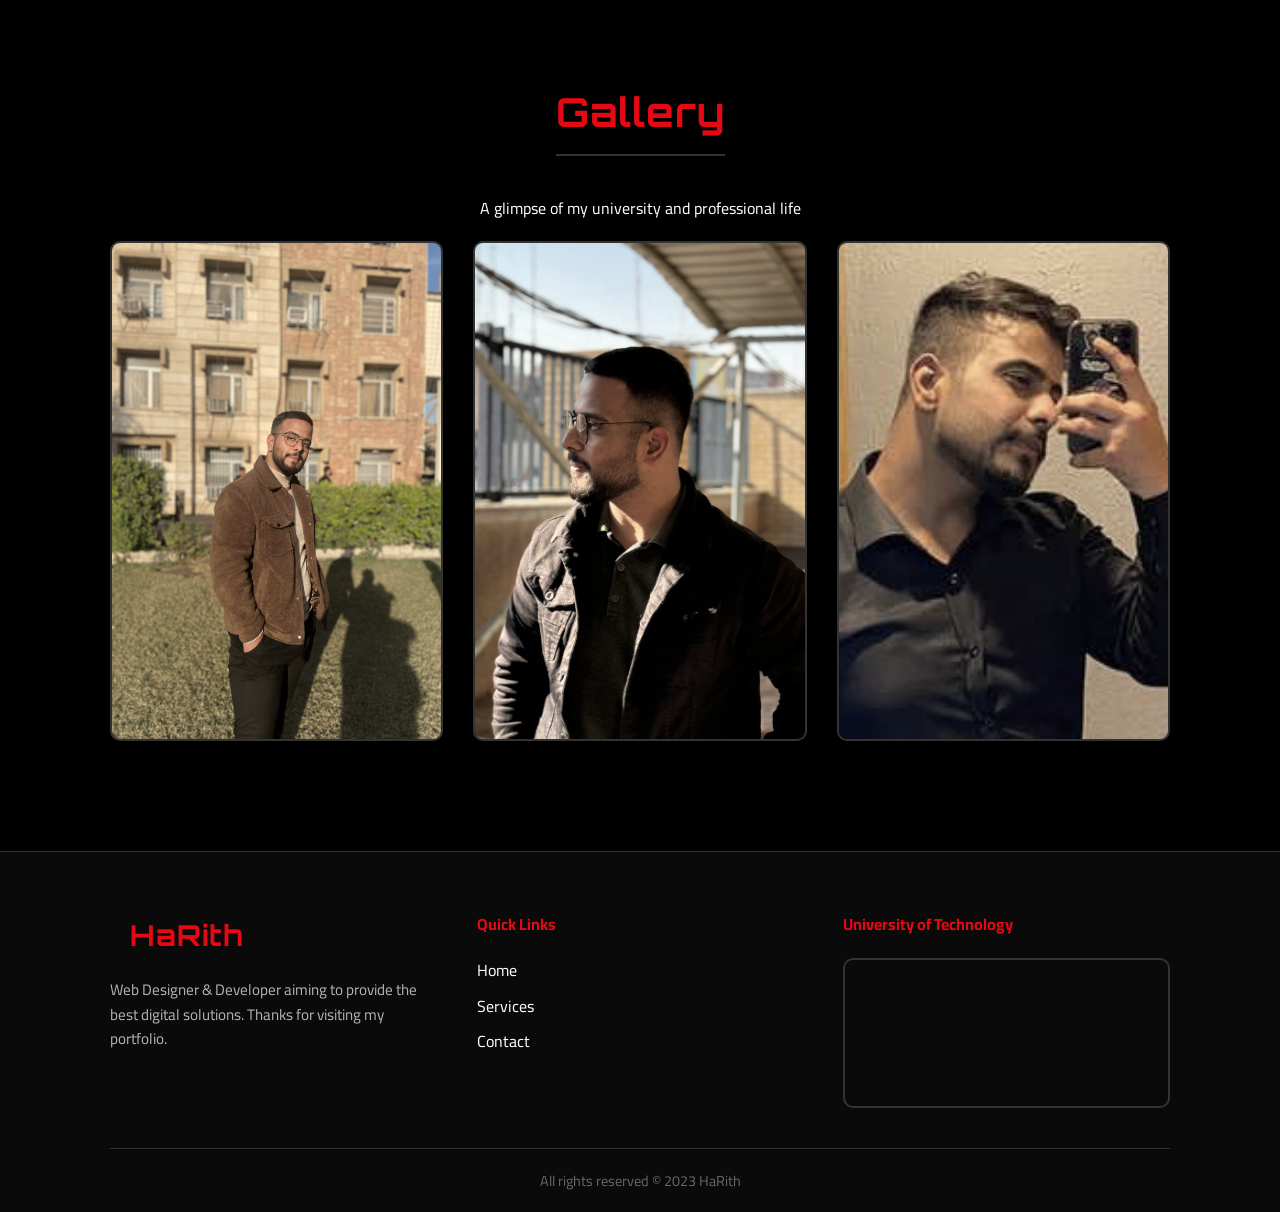
==== commit f1dd98ac: "update erros" ====
--- a/index.html
+++ b/index.html
@@ -312,6 +312,6 @@
         </div>
     </footer>
 
-    <script src="script.js"></script>
+    <script src="script.js?v=1.0.1"></script>
 </body>
 </html>
--- a/style.css
+++ b/style.css
@@ -53,7 +53,7 @@
 }
 
 /* تنسيق العناوين الانجليزية */
-h1, h2, h3, .logo, .price {
+h1, h2, h3, .logo, .plan-cost {
     font-family: var(--font-en);
     letter-spacing: 1px;
 }
@@ -504,7 +504,7 @@
     gap: 30px;
 }
 
-.card, .pricing-card, .photo-frame {
+.card, .service-card, .photo-frame {
     background: var(--card-bg);
     border-radius: 10px;
     overflow: hidden;
@@ -512,7 +512,7 @@
     border: 1px solid var(--border-color);
 }
 
-.card:hover, .pricing-card:hover, .photo-frame:hover {
+.card:hover, .service-card:hover, .photo-frame:hover {
     transform: translateY(-10px);
     border-color: var(--primary-color);
 }
@@ -553,7 +553,7 @@
     filter: grayscale(0%) sepia(0%); /* ألوان طبيعية */
 }
 
-.card-content, .pricing-card {
+.card-content, .service-card {
     padding: 20px;
 }
 
@@ -568,7 +568,7 @@
 }
 
 /* --- Services Page --- */
-.pricing-card {
+.service-card {
     text-align: center;
     display: flex;
     flex-direction: column;
@@ -576,22 +576,22 @@
     padding: 30px 25px; /* تحسين الحشوة الداخلية لتبدو أرتب */
 }
 
-.pricing-card.featured {
+.service-card.featured {
     border: 2px solid var(--primary-color);
     transform: scale(1.03); /* تقليل التكبير المبالغ فيه */
 }
 
-.pricing-card.featured:hover {
+.service-card.featured:hover {
     transform: scale(1.03) translateY(-10px);
 }
 
-.price-header h3 {
+.plan-header h3 {
     font-size: 1.4rem; /* تصغير عنوان الباقة */
     margin-bottom: 5px;
     color: var(--text-color);
 }
 
-.price {
+.plan-cost {
     display: block;
     font-size: 1.6rem; /* تصغير حجم السعر */
     color: var(--primary-color);
@@ -700,7 +700,7 @@
     margin-bottom: 30px;
 }
 
-#modal-body .price-header {
+#modal-body .plan-header {
     border-bottom: 1px solid var(--border-color);
     padding-bottom: 15px;
     margin-bottom: 15px;
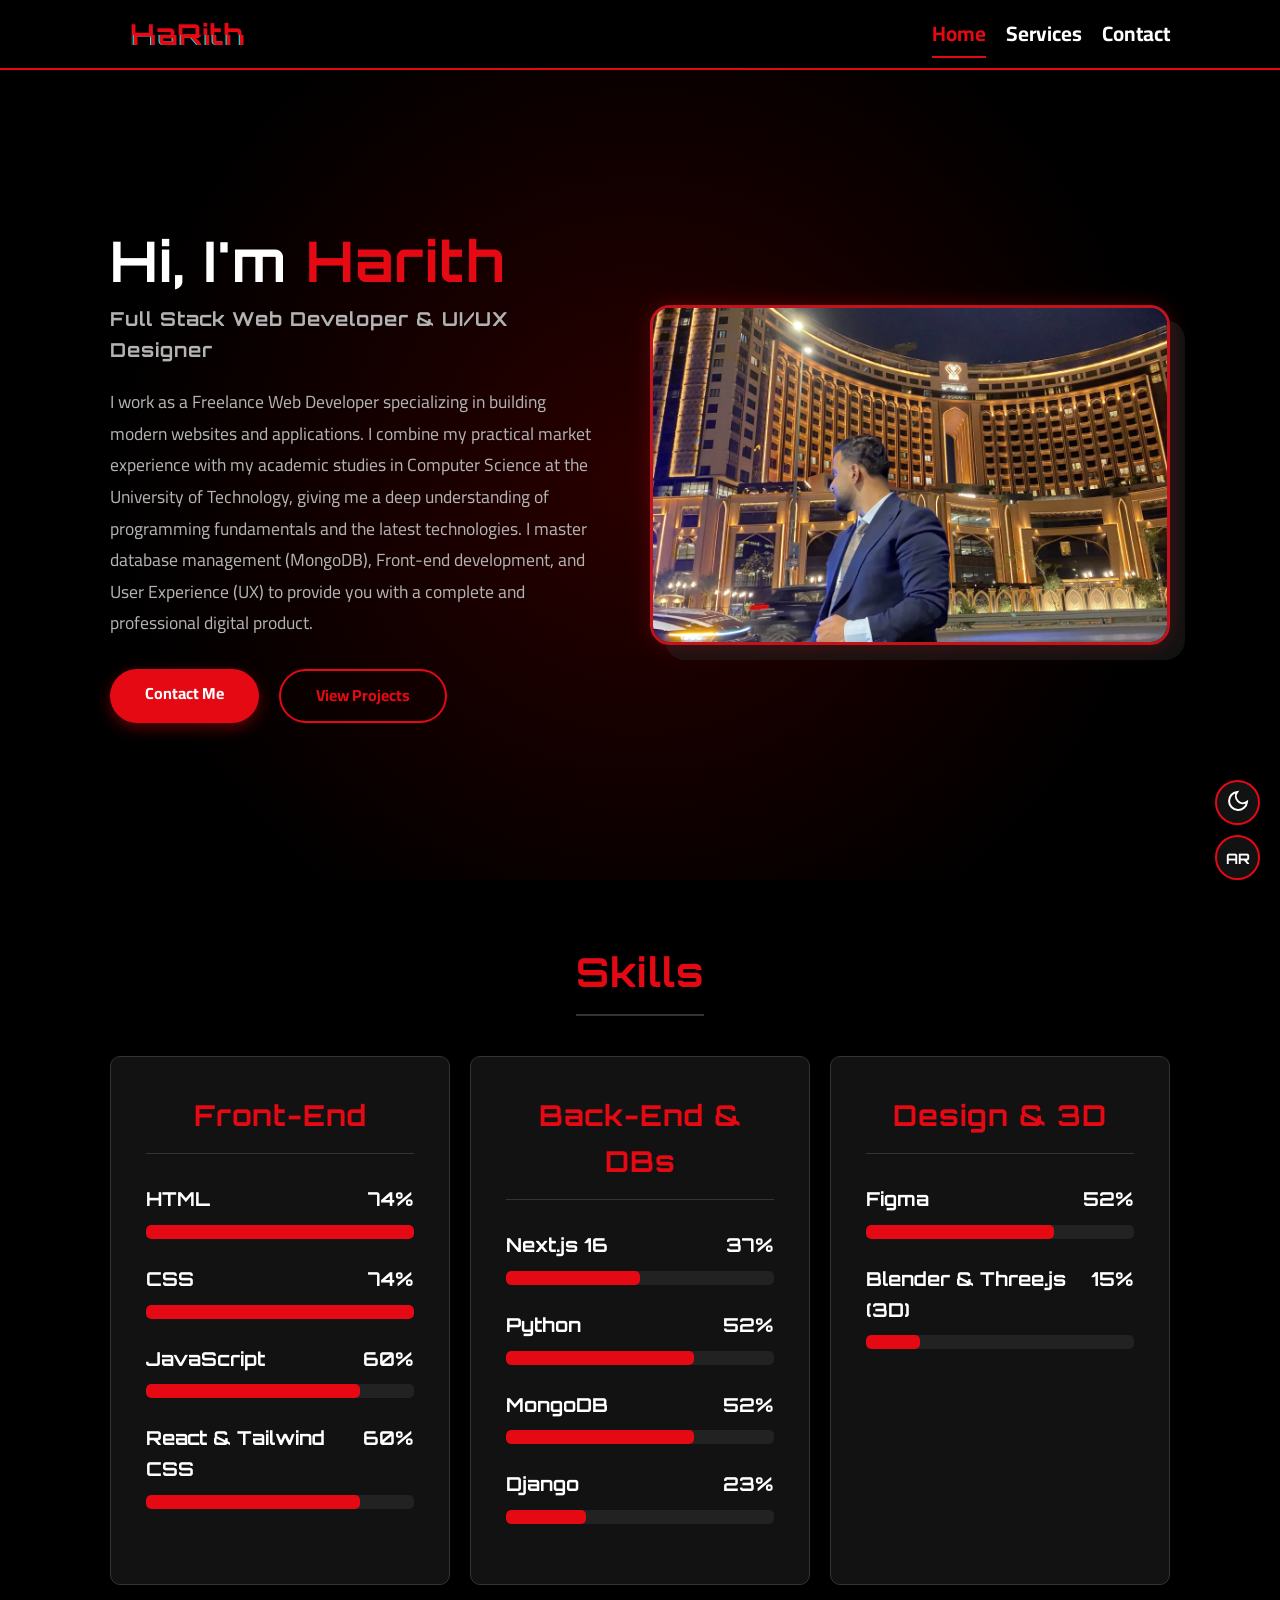
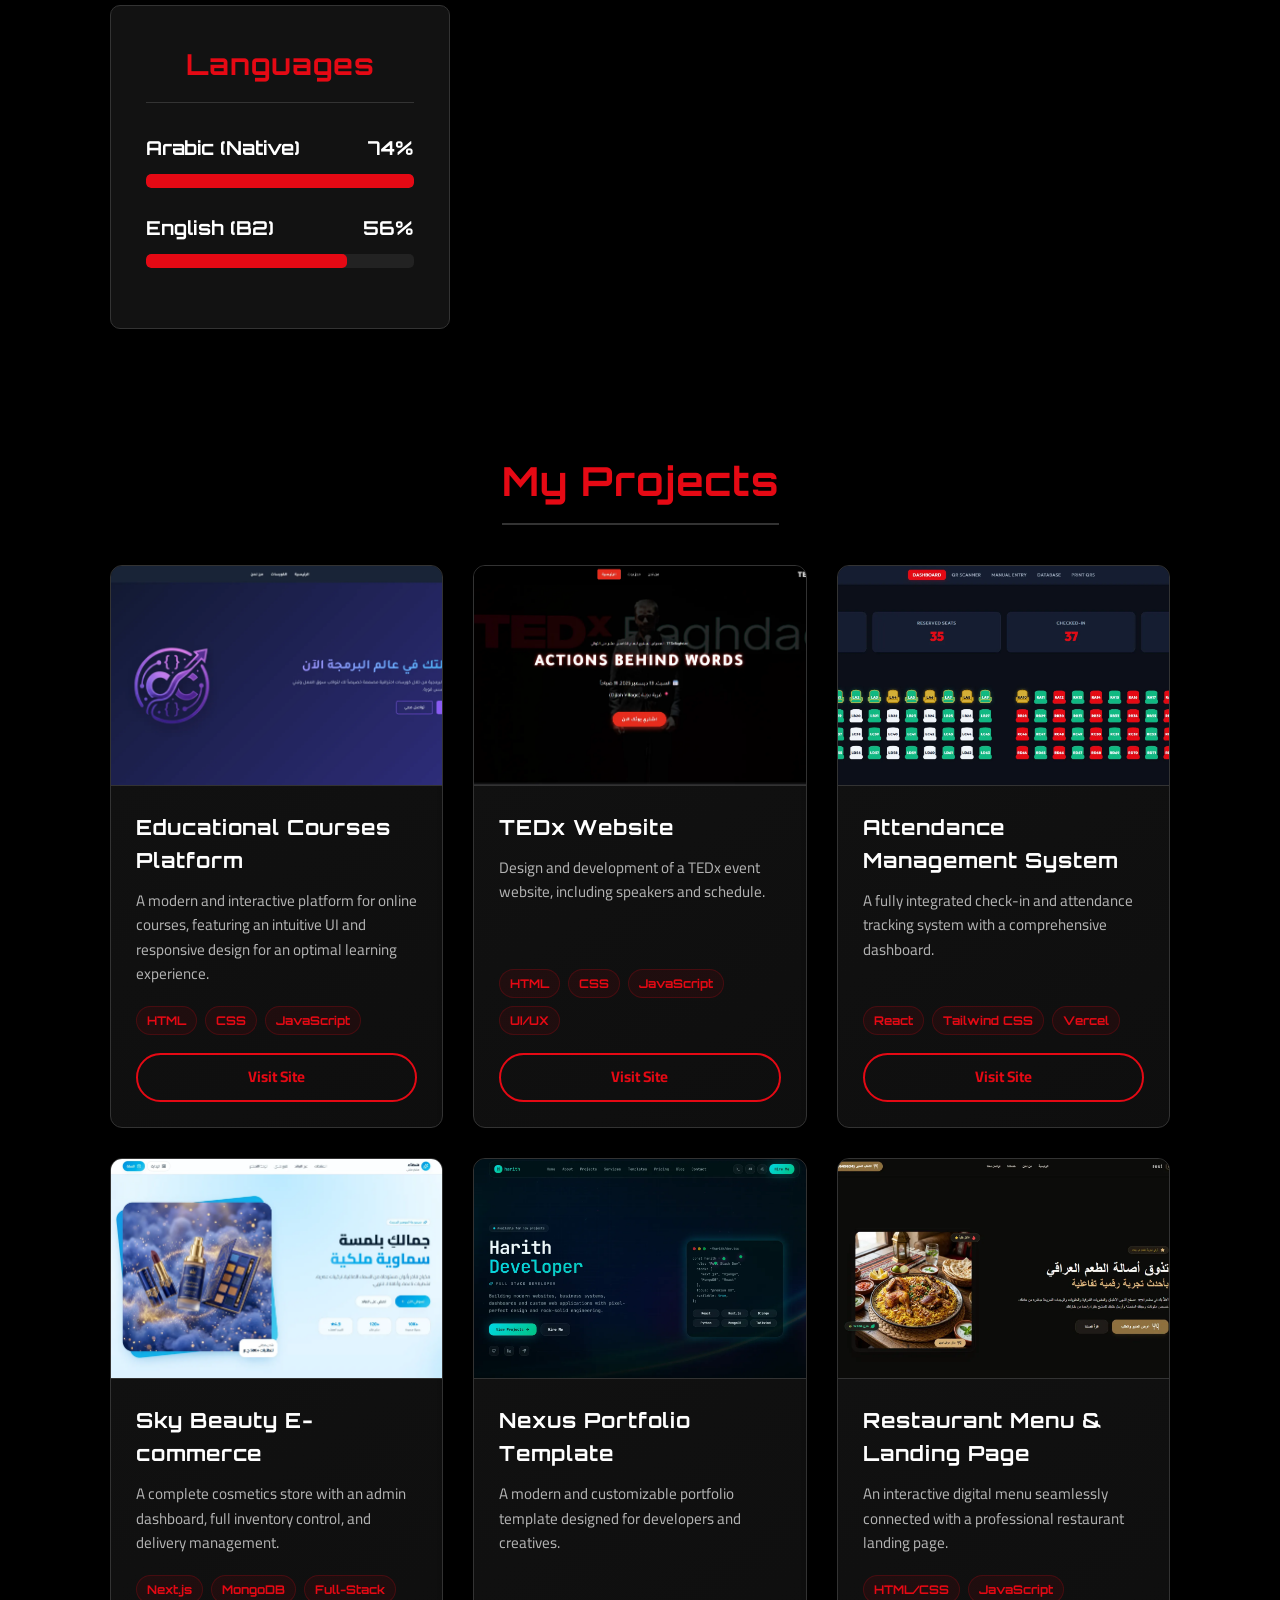
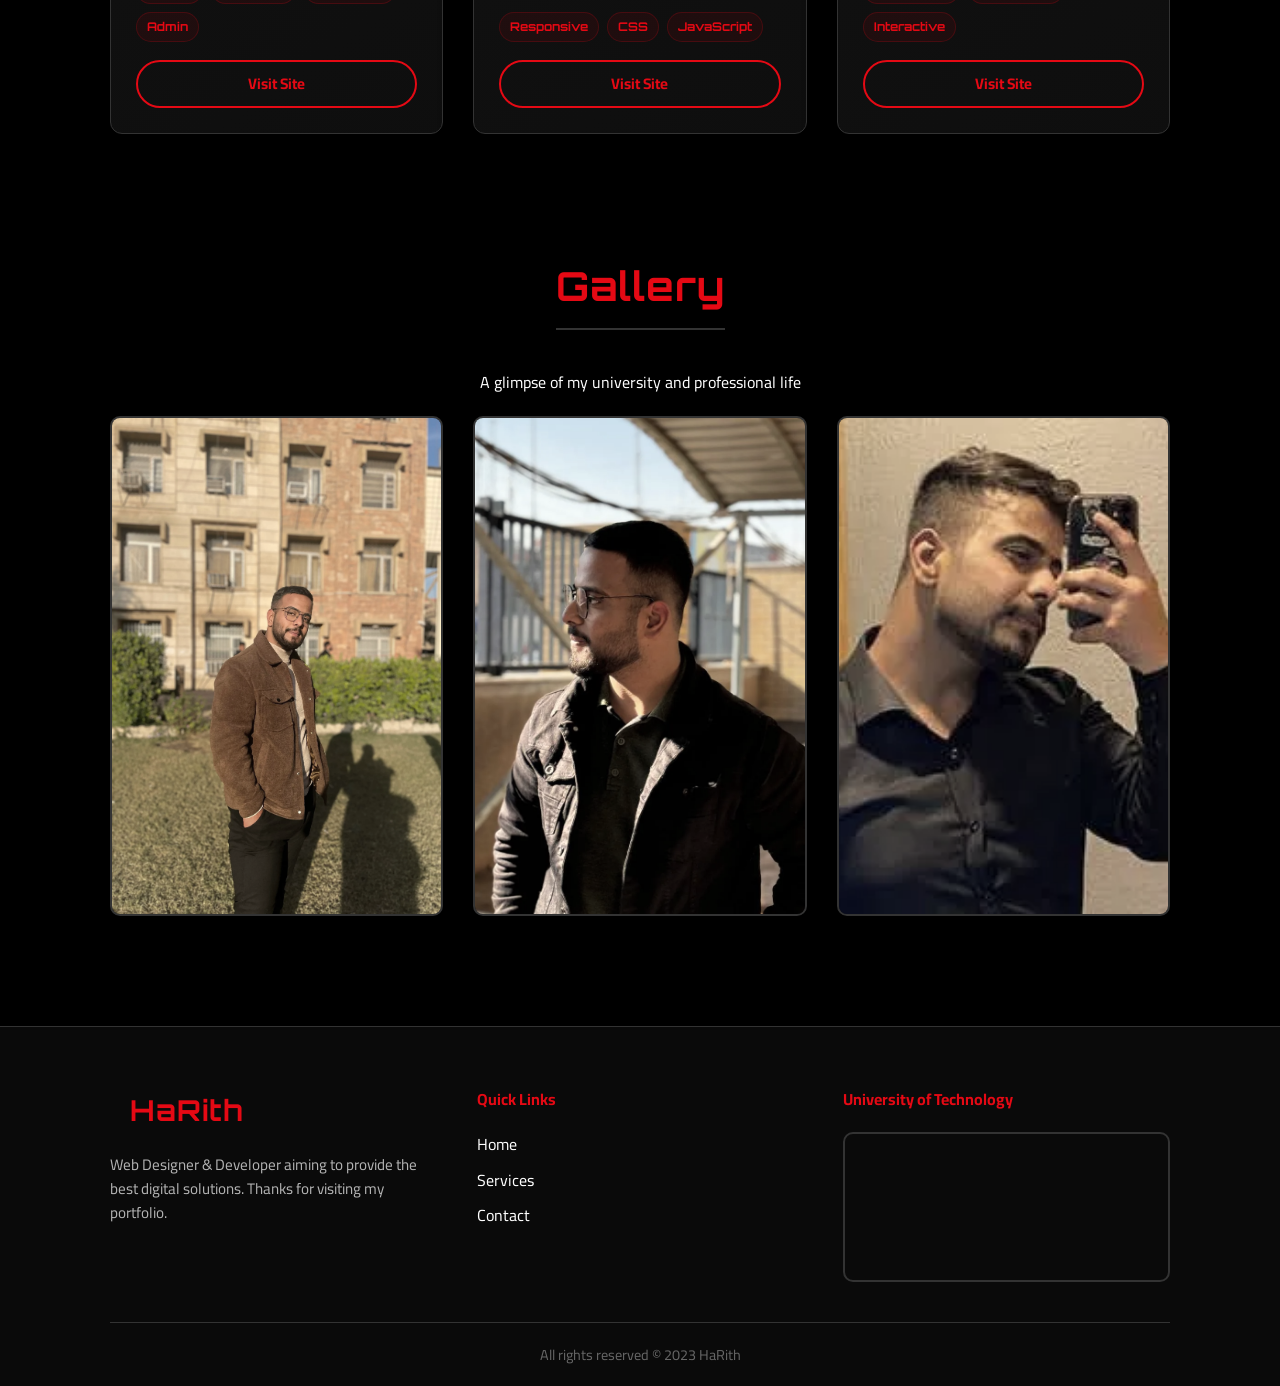
==== commit e2e28b51: "update cards" ====
--- a/index.html
+++ b/index.html
@@ -13,7 +13,7 @@
     <!-- Open Graph (للمشاركة على فيسبوك، ديسكورد، تويتر) -->
     <meta property="og:title" content="HaRith | Web Developer Portfolio">
     <meta property="og:description" content="Professional Web Developer & UI Designer. Check out my projects and services.">
-    <meta property="og:image" content="https://harith.blog/images/photo_2025-10-18_04-40-05.jpg">
+    <meta property="og:image" content="https://harith.blog/images/photo_2025-10-18_04-40-05.webp">
     <meta property="og:url" content="https://harith.blog/">
     <meta property="og:type" content="website">
 
@@ -30,7 +30,7 @@
       "@type": "Person",
       "name": "HaRith",
       "url": "https://harith.blog",
-      "image": "https://harith.blog/images/photo_2025-10-18_04-40-05.jpg",
+      "image": "https://harith.blog/images/photo_2025-10-18_04-40-05.webp",
       "jobTitle": "Full Stack Web Developer",
       "worksFor": {
         "@type": "Organization",
@@ -79,7 +79,7 @@
                 <div class="hero-image hidden">
                     <div class="img-box">
                         <!-- ضع صورتك هنا -->
-                        <img src="images/photo_2025-10-18_04-40-05.jpg" alt="Harith's Photo" data-i18n="alt_hero_img">
+                        <img src="images/photo_2025-10-18_04-40-05.webp" alt="Harith's Photo" data-i18n="alt_hero_img">
                     </div>
                 </div>
             </div>
@@ -175,22 +175,33 @@
                 <div class="card project-card">
                     <div class="card-img-holder">
                         <!-- ضع صورة مشروعك هنا -->
-                    <img src="images/project2.png" alt="Educational Courses Platform" data-i18n="proj_1_title">
-                    </div>
-                    <div class="card-content">
-                    <h3 data-i18n="proj_1_title">Educational Courses Platform</h3>
-                    <p data-i18n="proj_1_desc">A modern platform for online courses featuring an intuitive UI and responsive design.</p>
-                    <a href="https://itsharith.github.io/courses_website/" class="btn-outline" target="_blank" data-i18n="btn_visit">Visit Site</a>
+                        <img src="images/project2.webp" alt="Educational Courses Platform" data-i18n="proj_1_title" loading="lazy">
+                    </div>
+                    <div class="card-content">
+                        <h3 data-i18n="proj_1_title">Educational Courses Platform</h3>
+                        <p data-i18n="proj_1_desc">A modern platform for online courses featuring an intuitive UI and responsive design.</p>
+                        <div class="project-tags">
+                            <span>HTML</span>
+                            <span>CSS</span>
+                            <span>JavaScript</span>
+                        </div>
+                        <a href="https://itsharith.github.io/courses_website/" class="btn-outline" target="_blank" data-i18n="btn_visit">Visit Site</a>
                     </div>
                 </div>
                 <!-- مشروع 2 -->
                 <div class="card project-card">
                     <div class="card-img-holder">
-                        <img src="images/Screenshot 2026-01-09 205644.png" alt="TEDx Website" data-i18n="proj_2_title">
+                        <img src="images/Screenshot 2026-01-09 205644.webp" alt="TEDx Website" data-i18n="proj_2_title" loading="lazy">
                     </div>
                     <div class="card-content">
                         <h3 data-i18n="proj_2_title">TEDx Website</h3>
                         <p data-i18n="proj_2_desc">Design and development of a TEDx event website, including speakers and schedule.</p>
+                        <div class="project-tags">
+                            <span>HTML</span>
+                            <span>CSS</span>
+                            <span>JavaScript</span>
+                            <span>UI/UX</span>
+                        </div>
                         <a href="https://itsharith.github.io/Tedx-Ui/" class="btn-outline" target="_blank" data-i18n="btn_visit">Visit Site</a>
                     </div>
                 </div>
@@ -198,11 +209,16 @@
                 <div class="card project-card">
                     <div class="card-img-holder">
                         <!-- ضع صورة مشروع نظام الحضور هنا -->
-                        <img src="images/pic-sys.png" alt="Attendance Management System" data-i18n="proj_3_title">
+                        <img src="images/pic-sys.webp" alt="Attendance Management System" data-i18n="proj_3_title" loading="lazy">
                     </div>
                     <div class="card-content">
                         <h3 data-i18n="proj_3_title">Attendance Management System</h3>
                         <p data-i18n="proj_3_desc">A fully integrated check-in and attendance tracking system with a comprehensive dashboard.</p>
+                        <div class="project-tags">
+                            <span>React</span>
+                            <span>Tailwind CSS</span>
+                            <span>Vercel</span>
+                        </div>
                         <a href="https://sys-check-in.vercel.app/" class="btn-outline" target="_blank" data-i18n="btn_visit">Visit Site</a>
                     </div>
                 </div>
@@ -210,11 +226,17 @@
                 <div class="card project-card">
                     <div class="card-img-holder">
                         <!-- ضع صورة مشروع متجر الكوزمتك هنا -->
-                        <img src="images/cozmtik.png" alt="Sky Beauty E-commerce" data-i18n="proj_4_title">
+                        <img src="images/cozmtik.webp" alt="Sky Beauty E-commerce" data-i18n="proj_4_title" loading="lazy">
                     </div>
                     <div class="card-content">
                         <h3 data-i18n="proj_4_title">Sky Beauty E-commerce</h3>
                         <p data-i18n="proj_4_desc">A complete cosmetics store with an admin dashboard, full inventory control, and delivery management.</p>
+                        <div class="project-tags">
+                            <span>Next.js</span>
+                            <span>MongoDB</span>
+                            <span>Full-Stack</span>
+                            <span>Admin</span>
+                        </div>
                         <a href="https://sky-beauty-suite-main.vercel.app/" class="btn-outline" target="_blank" data-i18n="btn_visit">Visit Site</a>
                     </div>
                 </div>
@@ -222,11 +244,16 @@
                 <div class="card project-card">
                     <div class="card-img-holder">
                         <!-- ضع صورة قالب البورتفوليو هنا -->
-                        <img src="images/portfolio.png" alt="Nexus Portfolio Template" data-i18n="proj_5_title">
+                        <img src="images/portfolio.webp" alt="Nexus Portfolio Template" data-i18n="proj_5_title" loading="lazy">
                     </div>
                     <div class="card-content">
                         <h3 data-i18n="proj_5_title">Nexus Portfolio Template</h3>
                         <p data-i18n="proj_5_desc">A modern and customizable portfolio template designed for developers and creatives.</p>
+                        <div class="project-tags">
+                            <span>Responsive</span>
+                            <span>CSS</span>
+                            <span>JavaScript</span>
+                        </div>
                         <a href="https://nexus-core-project.vercel.app/" class="btn-outline" target="_blank" data-i18n="btn_visit">Visit Site</a>
                     </div>
                 </div>
@@ -234,11 +261,16 @@
                 <div class="card project-card">
                     <div class="card-img-holder">
                         <!-- ضع صورة مشروع المطعم هنا -->
-                        <img src="images/menu-project.png" alt="Restaurant Menu & Landing Page" data-i18n="proj_6_title">
+                        <img src="images/menu-project.webp" alt="Restaurant Menu & Landing Page" data-i18n="proj_6_title" loading="lazy">
                     </div>
                     <div class="card-content">
                         <h3 data-i18n="proj_6_title">Restaurant Menu & Landing Page</h3>
                         <p data-i18n="proj_6_desc">An interactive digital menu seamlessly connected with a professional restaurant landing page.</p>
+                        <div class="project-tags">
+                            <span>HTML/CSS</span>
+                            <span>JavaScript</span>
+                            <span>Interactive</span>
+                        </div>
                         <a href="https://meneu.vercel.app/" class="btn-outline" target="_blank" data-i18n="btn_visit">Visit Site</a>
                     </div>
                 </div>
@@ -254,13 +286,13 @@
             <div class="grid-container">
                 <div class="photo-frame">
                     <!-- ضع صورتك هنا -->
-                    <img src="images/photo1.jpg" alt="Personal Photo" data-i18n="alt_gallery_img">
+                    <img src="images/photo1.webp" alt="Personal Photo" data-i18n="alt_gallery_img" loading="lazy">
                 </div>
                 <div class="photo-frame">
-                    <img src="images/photo2.jpg" alt="Personal Photo" data-i18n="alt_gallery_img">
+                    <img src="images/photo2.webp" alt="Personal Photo" data-i18n="alt_gallery_img" loading="lazy">
                 </div>
                 <div class="photo-frame">
-                    <img src="images/photo3.jpg" alt="Personal Photo" data-i18n="alt_gallery_img">
+                    <img src="images/photo3.webp" alt="Personal Photo" data-i18n="alt_gallery_img" loading="lazy">
                 </div>
             </div>
         </div>
--- a/style.css
+++ b/style.css
@@ -58,6 +58,18 @@
     letter-spacing: 1px;
 }
 
+/* تحسين الخطوط للعناوين العربية لتجنب الخط الافتراضي */
+[dir="rtl"] h1, 
+[dir="rtl"] h2, 
+[dir="rtl"] h3, 
+[dir="rtl"] .logo, 
+[dir="rtl"] .plan-cost,
+[dir="rtl"] .btn,
+[dir="rtl"] .btn-outline {
+    font-family: var(--font-ar) !important;
+    letter-spacing: 0;
+}
+
 a {
     text-decoration: none;
     color: inherit;
@@ -504,7 +516,7 @@
     gap: 30px;
 }
 
-.card, .service-card, .photo-frame {
+.service-card, .photo-frame {
     background: var(--card-bg);
     border-radius: 10px;
     overflow: hidden;
@@ -512,15 +524,57 @@
     border: 1px solid var(--border-color);
 }
 
-.card:hover, .service-card:hover, .photo-frame:hover {
+.service-card:hover, .photo-frame:hover {
     transform: translateY(-10px);
     border-color: var(--primary-color);
 }
 
-.card-img-holder img {
+/* --- Project Cards Redesign --- */
+.project-card {
+    display: flex;
+    flex-direction: column;
+    height: 100%;
+    background: linear-gradient(145deg, var(--card-bg), rgba(15, 15, 15, 0.95));
+    border-radius: 12px;
+    overflow: hidden;
+    border: 1px solid var(--border-color);
+    box-shadow: 0 10px 30px rgba(0, 0, 0, 0.5);
+    transition: transform 0.4s cubic-bezier(0.165, 0.84, 0.44, 1), 
+                border-color 0.4s ease, 
+                box-shadow 0.4s ease;
+}
+
+[data-theme="light"] .project-card {
+    background: linear-gradient(145deg, var(--card-bg), rgba(245, 240, 240, 0.95));
+    box-shadow: 0 10px 25px rgba(0, 0, 0, 0.08);
+}
+
+.project-card:hover {
+    transform: translateY(-8px);
+    border-color: var(--primary-color);
+    box-shadow: 0 15px 30px rgba(229, 9, 20, 0.25);
+}
+
+[data-theme="light"] .project-card:hover {
+    box-shadow: 0 15px 30px rgba(229, 9, 20, 0.15);
+}
+
+.project-card .card-img-holder {
+    position: relative;
+    overflow: hidden;
+    height: 220px;
+    border-bottom: 1px solid var(--border-color);
+}
+
+.project-card .card-img-holder img {
     width: 100%;
-    height: 200px;
+    height: 100%;
     object-fit: cover;
+    transition: transform 0.6s cubic-bezier(0.25, 0.46, 0.45, 0.94);
+}
+
+.project-card:hover .card-img-holder img {
+    transform: scale(1.08);
 }
 
 /* --- Gallery Specifics (تخصيص المعرض) --- */
@@ -553,18 +607,73 @@
     filter: grayscale(0%) sepia(0%); /* ألوان طبيعية */
 }
 
-.card-content, .service-card {
+.service-card {
     padding: 20px;
 }
 
-.card-content h3 {
-    margin-bottom: 10px;
-    color: var(--primary-color);
-}
-
-.card-content p {
+.project-card .card-content {
+    padding: 25px;
+    display: flex;
+    flex-direction: column;
+    flex-grow: 1;
+}
+
+.project-card .card-content h3 {
+    font-size: 1.3rem;
+    margin-bottom: 12px;
+    color: var(--text-color);
+    font-weight: 700;
+    transition: color 0.3s ease;
+}
+
+.project-card:hover .card-content h3 {
+    color: var(--primary-color);
+}
+
+.project-card .card-content p {
+    font-size: 0.95rem;
+    line-height: 1.6;
+    color: var(--text-secondary);
     margin-bottom: 20px;
-    color: var(--text-secondary);
+}
+
+/* Technology Tags */
+.project-tags {
+    display: flex;
+    flex-wrap: wrap;
+    gap: 8px;
+    margin-top: auto; /* Pushes tags and button to the bottom */
+    margin-bottom: 18px;
+}
+
+.project-tags span {
+    font-size: 0.75rem;
+    background: rgba(229, 9, 20, 0.08);
+    color: var(--primary-color);
+    padding: 4px 10px;
+    border-radius: 15px;
+    border: 1px solid rgba(229, 9, 20, 0.2);
+    font-weight: bold;
+    font-family: var(--font-en);
+    transition: all 0.3s ease;
+}
+
+[dir="rtl"] .project-tags span {
+    font-family: var(--font-ar);
+}
+
+.project-card:hover .project-tags span {
+    background: rgba(229, 9, 20, 0.15);
+    border-color: rgba(229, 9, 20, 0.4);
+}
+
+.project-card .btn-outline {
+    width: 100%;
+    padding: 10px 20px;
+    font-size: 0.95rem;
+    border-radius: 25px;
+    text-align: center;
+    transition: all 0.3s ease;
 }
 
 /* --- Services Page --- */
